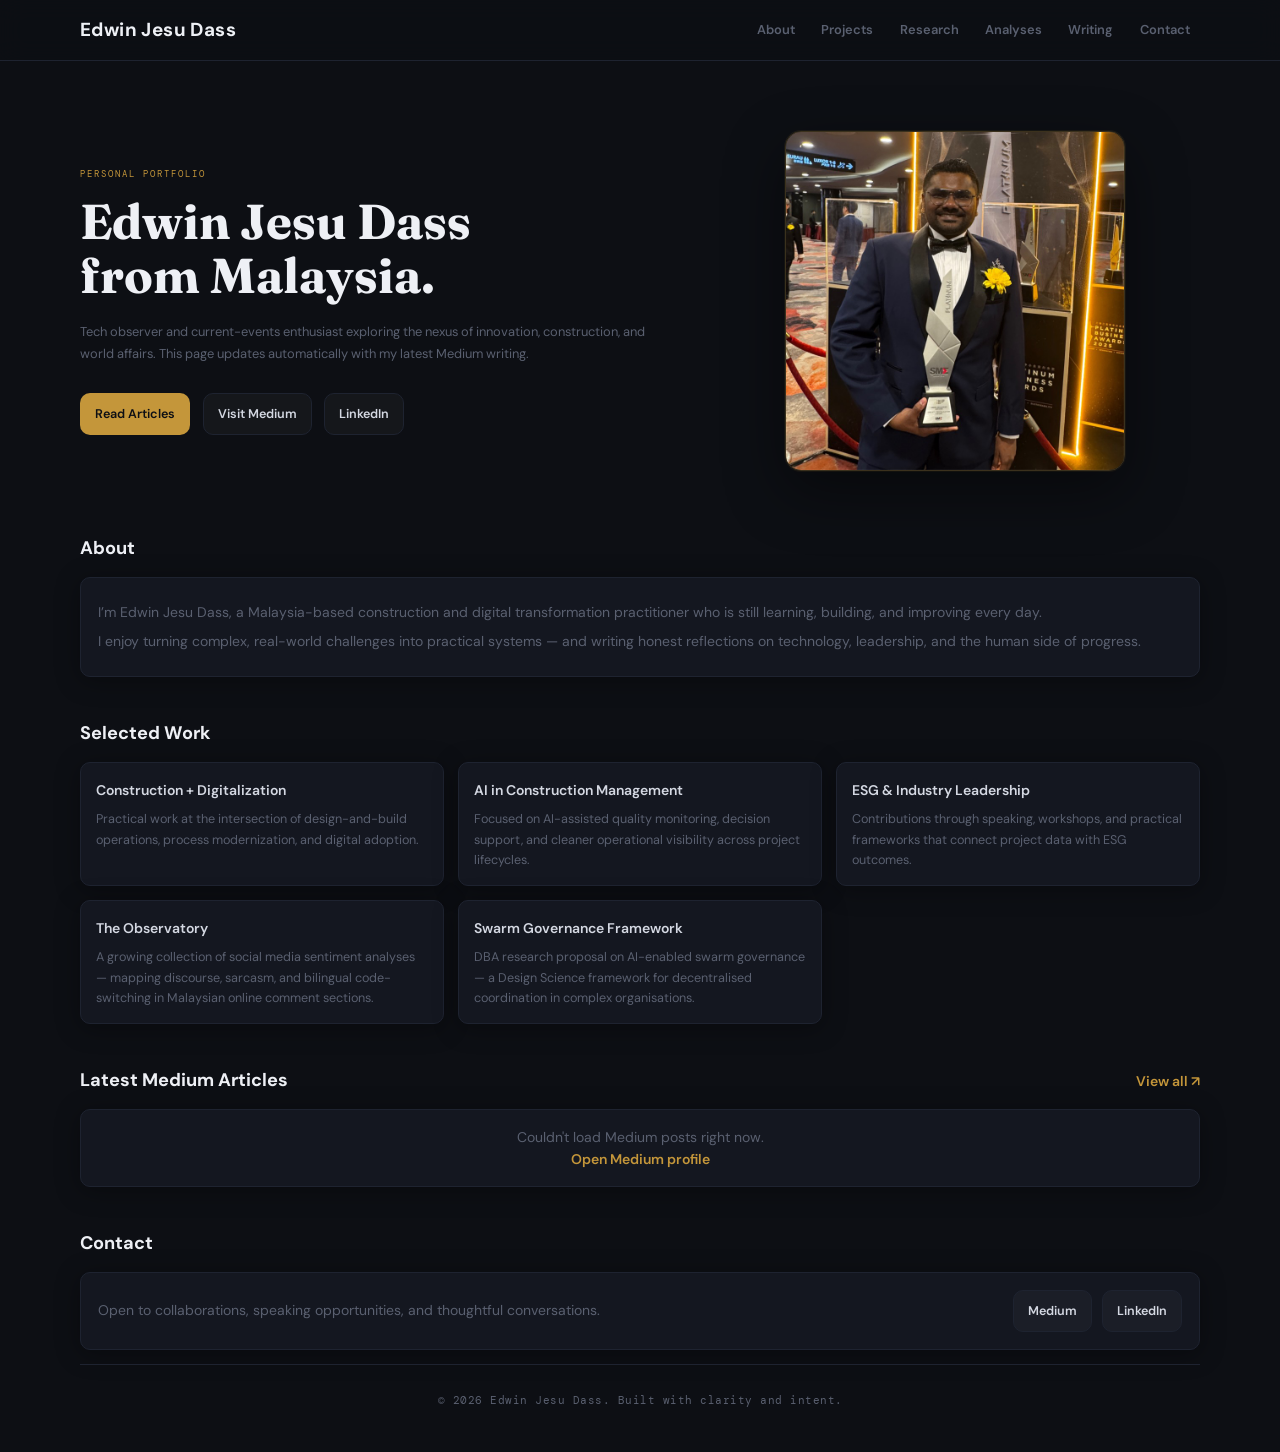
==== index.html @ 45b41deb "Add profile photo and update image reference" ====
<!DOCTYPE html>
<html lang="en">
  <head>
    <meta charset="UTF-8" />
    <meta name="viewport" content="width=device-width, initial-scale=1.0" />
    <title>Edwin Jesu Dass — Portfolio</title>
    <meta
      name="description"
      content="Edwin Jesu Dass from Malaysia — personal portfolio on construction, digital transformation, AI in construction management, and auto-updating Medium articles."
    />
    <meta name="robots" content="index,follow,max-image-preview:large,max-snippet:-1,max-video-preview:-1" />
    <meta name="author" content="Edwin Jesu Dass" />
    <meta name="theme-color" content="#0d0f14" />

    <meta property="og:type" content="website" />
    <meta property="og:title" content="Edwin Jesu Dass — Portfolio" />
    <meta
      property="og:description"
      content="Malaysia-based construction and digital transformation practitioner. Read the latest writing and explore selected work."
    />
    <meta property="og:image" content="https://edwinjd.com/og-image.svg" />
    <meta property="og:url" content="https://edwinjd.com/" />
    <meta property="og:locale" content="en_MY" />
    <meta property="og:site_name" content="Edwin Jesu Dass" />

    <meta name="twitter:card" content="summary_large_image" />
    <meta name="twitter:title" content="Edwin Jesu Dass — Portfolio" />
    <meta
      name="twitter:description"
      content="Portfolio and writing hub of Edwin Jesu Dass, with auto-updating Medium posts."
    />
    <meta name="twitter:image" content="https://edwinjd.com/og-image.svg" />

    <link rel="canonical" href="https://edwinjd.com/" />
    <link rel="alternate" type="application/rss+xml" title="Edwin Jesu Dass on Medium" href="https://medium.com/feed/@im_50316" />
    <link rel="me" href="https://medium.com/@im_50316" />
    <link rel="me" href="https://my.linkedin.com/in/edwin-jesu-dass-1754b8a6" />

    <link rel="preconnect" href="https://fonts.googleapis.com" />
    <link rel="preconnect" href="https://fonts.gstatic.com" crossorigin />
    <link
      href="https://fonts.googleapis.com/css2?family=DM+Mono:wght@400;500&family=Fraunces:ital,opsz,wght@0,9..144,300;0,9..144,700;1,9..144,400&family=DM+Sans:wght@300;400;500;600&display=swap"
      rel="stylesheet"
    />
    <link rel="stylesheet" href="styles.css" />

    <script type="application/ld+json">
      {
        "@context": "https://schema.org",
        "@type": "Person",
        "name": "Edwin Jesu Dass",
        "url": "https://edwinjd.com/",
        "description": "Malaysia-based construction and digital transformation practitioner, writer, and speaker.",
        "nationality": "Malaysian",
        "jobTitle": "Construction and Digital Transformation Practitioner",
        "knowsAbout": ["Construction Management", "Digital Transformation", "AI in Construction", "ESG", "Social Media Sentiment Analysis"],
        "sameAs": [
          "https://medium.com/@im_50316",
          "https://my.linkedin.com/in/edwin-jesu-dass-1754b8a6"
        ]
      }
    </script>
    <script type="application/ld+json">
      {
        "@context": "https://schema.org",
        "@type": "WebSite",
        "name": "Edwin Jesu Dass — Portfolio",
        "url": "https://edwinjd.com/",
        "description": "Personal portfolio and publishing platform of Edwin Jesu Dass.",
        "publisher": {
          "@type": "Person",
          "name": "Edwin Jesu Dass"
        }
      }
    </script>
  </head>
  <body>
    <header class="site-header">
      <div class="container header-inner">
        <a class="brand" href="#top">Edwin Jesu Dass</a>
        <nav>
          <a href="#about">About</a>
          <a href="#projects">Projects</a>
          <a href="swarm-governance.html">Research</a>
          <a href="analyses.html">Analyses</a>
          <a href="#writing">Writing</a>
          <a href="#contact">Contact</a>
        </nav>
      </div>
    </header>

    <main id="top">
      <section class="hero container">
        <div class="hero-layout">
          <div class="hero-text">
            <p class="eyebrow">Personal Portfolio</p>
            <h1>
              Edwin Jesu Dass <br />
              from Malaysia.
            </h1>
            <p class="hero-copy">
              Tech observer and current-events enthusiast exploring the nexus of innovation,
              construction, and world affairs. This page updates automatically with my latest
              Medium writing.
            </p>
            <div class="hero-cta">
              <a class="btn primary" href="#writing">Read Articles</a>
              <a class="btn ghost" href="https://medium.com/@im_50316" target="_blank" rel="noreferrer">Visit Medium</a>
              <a class="btn ghost" href="https://my.linkedin.com/in/edwin-jesu-dass-1754b8a6" target="_blank" rel="noreferrer">LinkedIn</a>
            </div>
          </div>
          <div class="hero-photo">
            <img src="profile.jpeg" alt="Edwin Jesu Dass" />
          </div>
        </div>
      </section>

      <section id="about" class="container section">
        <div class="section-head">
          <h2>About</h2>
        </div>
        <div class="glass">
          <p>
            I’m Edwin Jesu Dass, a Malaysia-based construction and digital transformation
            practitioner who is still learning, building, and improving every day.
          </p>
          <p>
            I enjoy turning complex, real-world challenges into practical systems — and
            writing honest reflections on technology, leadership, and the human side of progress.
          </p>
        </div>
      </section>

      <section id="projects" class="container section">
        <div class="section-head">
          <h2>Selected Work</h2>
        </div>
        <div class="project-grid">
          <article class="card">
            <h3>Construction + Digitalization</h3>
            <p>
              Practical work at the intersection of design-and-build operations,
              process modernization, and digital adoption.
            </p>
          </article>
          <article class="card">
            <h3>AI in Construction Management</h3>
            <p>
              Focused on AI-assisted quality monitoring, decision support, and cleaner
              operational visibility across project lifecycles.
            </p>
          </article>
          <article class="card">
            <h3>ESG & Industry Leadership</h3>
            <p>
              Contributions through speaking, workshops, and practical frameworks that
              connect project data with ESG outcomes.
            </p>
          </article>
          <article class="card">
            <h3><a href="analyses.html" style="text-decoration:none;color:inherit;">The Observatory</a></h3>
            <p>
              A growing collection of social media sentiment analyses — mapping discourse,
              sarcasm, and bilingual code-switching in Malaysian online comment sections.
            </p>
          </article>
          <article class="card">
            <h3><a href="swarm-governance.html" style="text-decoration:none;color:inherit;">Swarm Governance Framework</a></h3>
            <p>
              DBA research proposal on AI-enabled swarm governance — a Design Science
              framework for decentralised coordination in complex organisations.
            </p>
          </article>
        </div>
      </section>

      <section id="writing" class="container section">
        <div class="section-head row">
          <h2>Latest Medium Articles</h2>
          <a class="sub-link" href="https://medium.com/@im_50316" target="_blank" rel="noreferrer">View all ↗</a>
        </div>
        <div id="posts" class="post-grid" aria-live="polite">
          <div class="card loading">Loading latest posts…</div>
        </div>
      </section>

      <section id="contact" class="container section">
        <div class="section-head">
          <h2>Contact</h2>
        </div>
        <div class="glass contact-row">
          <p>Open to collaborations, speaking opportunities, and thoughtful conversations.</p>
          <div class="contact-links">
            <a class="btn ghost" href="https://medium.com/@im_50316" target="_blank" rel="noreferrer">Medium</a>
            <a class="btn ghost" href="https://my.linkedin.com/in/edwin-jesu-dass-1754b8a6" target="_blank" rel="noreferrer">LinkedIn</a>
          </div>
        </div>
      </section>
    </main>

    <footer class="container site-footer">
      <p>© <span id="year"></span> Edwin Jesu Dass. Built with clarity and intent.</p>
    </footer>

    <script src="script.js"></script>
  </body>
</html>
---- styles.css ----
@import url('https://fonts.googleapis.com/css2?family=DM+Mono:wght@400;500&family=Fraunces:ital,opsz,wght@0,9..144,300;0,9..144,700;1,9..144,400&family=DM+Sans:wght@300;400;500;600&display=swap');

:root {
  --bg: #0d0f14;
  --surface: #141720;
  --surface-strong: #1a1f2e;
  --text: #d4d8e2;
  --muted: #5a6070;
  --primary: #c4963a;
  --accent: #c4963a;
  --border: #1e2330;
  --shadow: 0 4px 24px rgba(0, 0, 0, 0.35);
}

* {
  box-sizing: border-box;
  margin: 0;
  padding: 0;
}

html,
body {
  font-family: "DM Sans", system-ui, -apple-system, Segoe UI, Roboto, sans-serif;
  background: var(--bg);
  color: var(--text);
  font-size: 14px;
  line-height: 1.6;
  scroll-behavior: smooth;
}

body {
  position: relative;
  min-height: 100vh;
  overflow-x: hidden;
}

.container {
  width: min(1120px, 92vw);
  margin-inline: auto;
}

.site-header,
main,
.site-footer {
  position: relative;
  z-index: 2;
}

.site-header {
  width: 100%;
  position: sticky;
  top: 0;
  z-index: 30;
  backdrop-filter: blur(12px);
  background: rgba(13, 15, 20, 0.92);
  border-bottom: 1px solid var(--border);
}

.header-inner {
  display: flex;
  justify-content: space-between;
  align-items: center;
  padding: 0.95rem 0;
}

.brand {
  text-decoration: none;
  color: #eef0f5;
  font-family: "DM Sans", sans-serif;
  font-weight: 700;
  font-size: clamp(1.05rem, 2.2vw, 1.35rem);
  letter-spacing: 0.4px;
  line-height: 1;
}

nav {
  display: flex;
  gap: 0.45rem;
  align-items: center;
}

nav a {
  color: var(--muted);
  text-decoration: none;
  font-size: 0.92rem;
  font-weight: 600;
  padding: 0.46rem 0.72rem;
  border-radius: 10px;
  transition: 0.2s ease;
}

nav a:hover {
  color: var(--text);
  background: rgba(255, 255, 255, 0.05);
}

.hero {
  padding: 5rem 0 2.5rem;
}

.hero-layout {
  display: grid;
  grid-template-columns: 1.2fr 1fr;
  gap: 3rem;
  align-items: center;
}

.hero-photo {
  display: flex;
  justify-content: center;
  align-items: center;
}

.hero-photo img {
  width: 100%;
  max-width: 340px;
  aspect-ratio: 1 / 1;
  object-fit: cover;
  object-position: center 20%;
  border-radius: 16px;
  border: 1px solid rgba(196, 150, 58, 0.25);
  box-shadow: 0 20px 60px rgba(0, 0, 0, 0.45), 0 0 0 1px rgba(196, 150, 58, 0.08);
  transition: transform 0.3s ease, box-shadow 0.3s ease;
}

.hero-photo img:hover {
  transform: translateY(-3px);
  box-shadow: 0 28px 72px rgba(0, 0, 0, 0.5), 0 0 0 1px rgba(196, 150, 58, 0.15);
}

.eyebrow {
  font-family: "DM Mono", monospace;
  color: var(--accent);
  text-transform: uppercase;
  letter-spacing: 2px;
  font-size: 0.65rem;
  margin-bottom: 1rem;
}

h1 {
  margin: 0;
  font-family: "Fraunces", serif;
  font-size: clamp(2rem, 5vw, 3.5rem);
  font-weight: 700;
  line-height: 1.1;
  color: #eef0f5;
}

.hero-copy {
  margin-top: 1.3rem;
  color: var(--muted);
  max-width: 70ch;
  line-height: 1.7;
  font-size: 0.92rem;
}

.hero-cta {
  display: flex;
  gap: 0.9rem;
  margin-top: 2rem;
  flex-wrap: wrap;
}

.btn {
  display: inline-flex;
  align-items: center;
  justify-content: center;
  border-radius: 10px;
  padding: 0.72rem 1rem;
  font-weight: 600;
  text-decoration: none;
  border: 1px solid transparent;
  transition: 0.2s ease;
  font-size: 0.9rem;
}

.btn.primary {
  background: var(--accent);
  color: #0d0f14;
}

.btn.primary:hover {
  transform: translateY(-1px);
  background: #d4a94a;
}

.btn.ghost {
  border-color: var(--border);
  color: var(--text);
  background: rgba(255, 255, 255, 0.03);
}

.btn.ghost:hover {
  border-color: var(--surface-strong);
  background: rgba(255, 255, 255, 0.06);
}

.section {
  padding: 2rem 0 1rem;
}

.section-head {
  margin-bottom: 1rem;
}

.section-head.row {
  display: flex;
  justify-content: space-between;
  align-items: baseline;
  gap: 1rem;
}

h2 {
  margin: 0;
  font-size: 1.3rem;
  font-family: "DM Sans", sans-serif;
  font-weight: 700;
  color: #eef0f5;
}

.glass,
.card {
  background: var(--surface);
  border: 1px solid var(--border);
  border-radius: 10px;
  box-shadow: var(--shadow);
}

.glass {
  padding: 1.2rem;
}

.glass p {
  margin: 0.4rem 0;
  color: var(--muted);
  line-height: 1.7;
}

.project-grid,
.post-grid {
  display: grid;
  grid-template-columns: repeat(3, 1fr);
  gap: 1rem;
}

.card {
  padding: 1.1rem;
}

.card h3 {
  margin-top: 0;
  margin-bottom: 0.6rem;
  font-size: 1rem;
  font-weight: 600;
}

.card p {
  margin: 0;
  color: var(--muted);
  line-height: 1.6;
  font-size: 0.9rem;
}

.post-card a {
  text-decoration: none;
  color: var(--text);
}

.post-meta {
  margin-top: 0.7rem;
  font-size: 0.78rem;
  color: var(--muted);
  font-family: "DM Mono", monospace;
}

.loading {
  grid-column: span 3;
  text-align: center;
  color: var(--muted);
}

.sub-link {
  color: var(--accent);
  text-decoration: none;
  font-weight: 600;
}

.contact-row {
  display: flex;
  justify-content: space-between;
  align-items: center;
  gap: 1rem;
  flex-wrap: wrap;
}

.contact-links {
  display: flex;
  gap: 0.7rem;
}

.site-footer {
  padding: 2rem 0 3rem;
  color: var(--muted);
  font-size: 0.75rem;
  text-align: center;
  font-family: "DM Mono", monospace;
  letter-spacing: 0.5px;
  border-top: 1px solid var(--border);
}

@media (max-width: 900px) {
  .project-grid,
  .post-grid {
    grid-template-columns: repeat(2, 1fr);
  }

  .loading {
    grid-column: span 2;
  }
}

@media (max-width: 900px) {
  .hero-layout {
    grid-template-columns: 1fr;
    gap: 2rem;
    text-align: center;
  }

  .hero-photo img {
    max-width: 260px;
  }

  .hero-text {
    order: 2;
  }

  .hero-photo {
    order: 1;
  }

  .hero-cta {
    justify-content: center;
  }
}

@media (max-width: 640px) {
  nav {
    display: none;
  }

  .hero {
    padding-top: 3.5rem;
  }

  .hero-photo img {
    max-width: 200px;
    border-radius: 12px;
  }

  .project-grid,
  .post-grid {
    grid-template-columns: 1fr;
  }

  .loading {
    grid-column: span 1;
  }
}
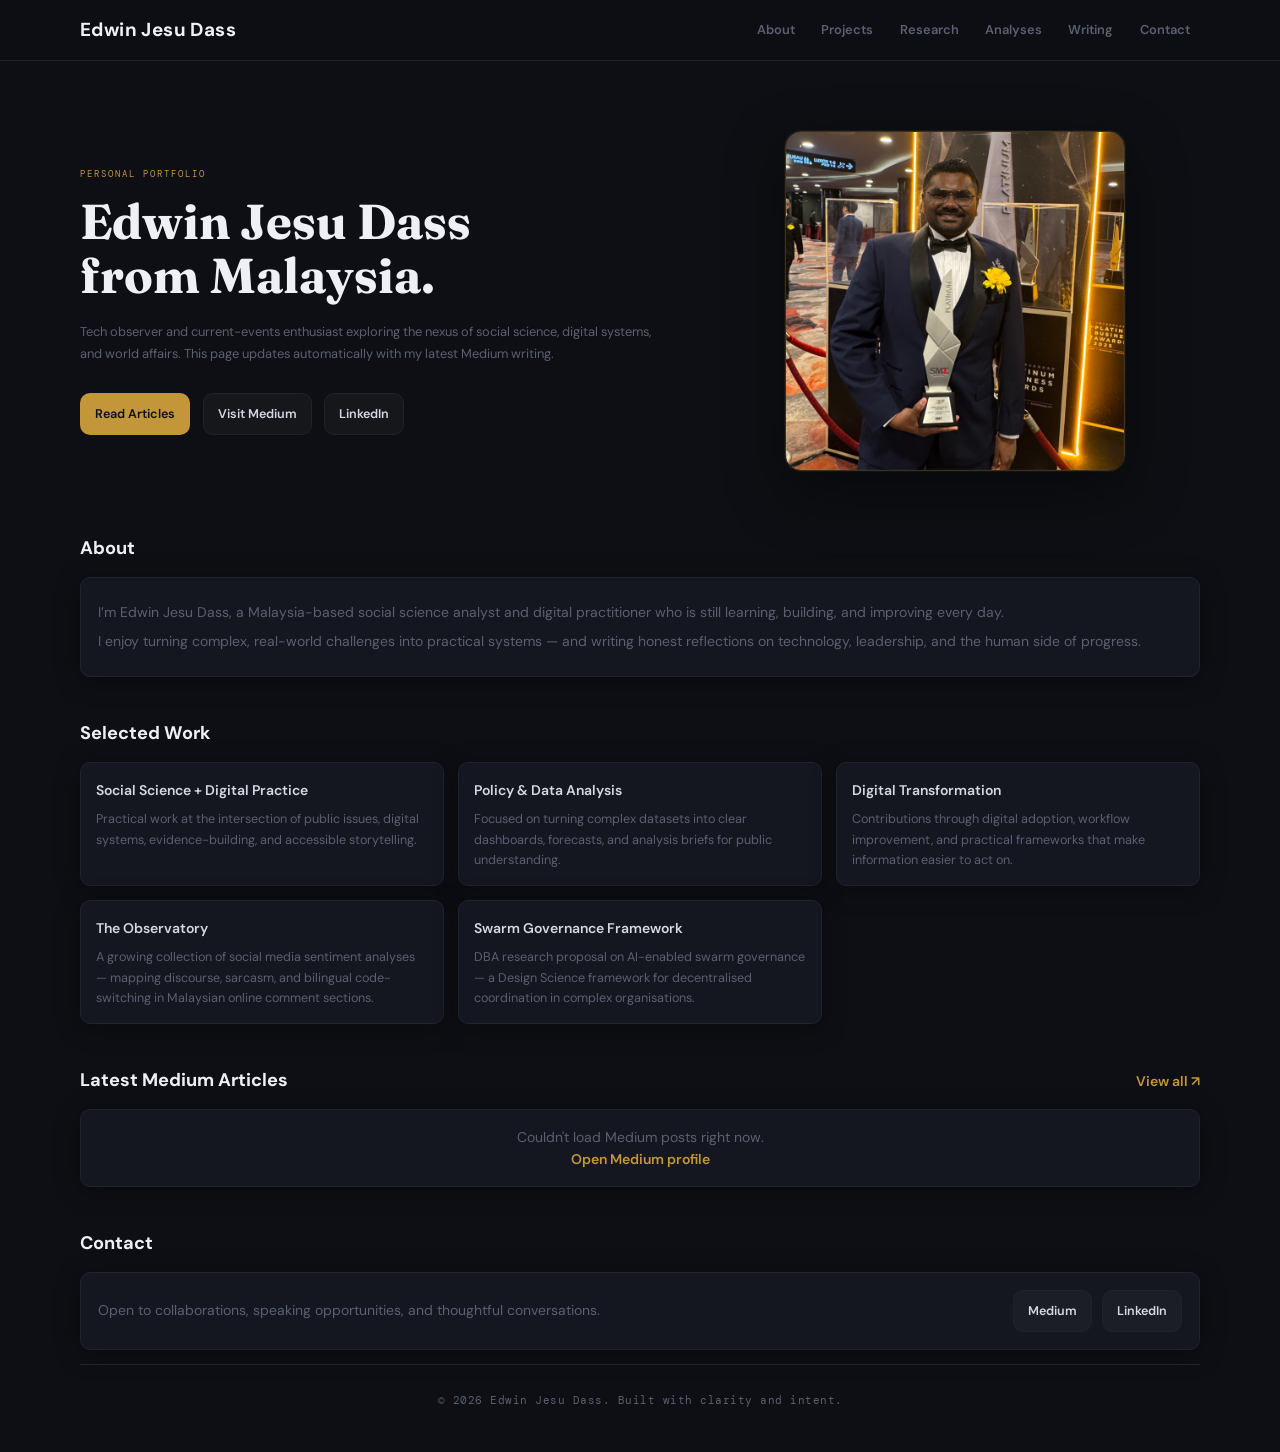
==== commit e662a3ab: "Refocus portfolio on social science and digital practice" ====
--- a/index.html
+++ b/index.html
@@ -6,7 +6,7 @@
     <title>Edwin Jesu Dass — Portfolio</title>
     <meta
       name="description"
-      content="Edwin Jesu Dass from Malaysia — personal portfolio on construction, digital transformation, AI in construction management, and auto-updating Medium articles."
+      content="Edwin Jesu Dass from Malaysia — personal portfolio on social science analysis, digital practice, public-policy research, and auto-updating Medium articles."
     />
     <meta name="robots" content="index,follow,max-image-preview:large,max-snippet:-1,max-video-preview:-1" />
     <meta name="author" content="Edwin Jesu Dass" />
@@ -16,7 +16,7 @@
     <meta property="og:title" content="Edwin Jesu Dass — Portfolio" />
     <meta
       property="og:description"
-      content="Malaysia-based construction and digital transformation practitioner. Read the latest writing and explore selected work."
+      content="Malaysia-based social science analyst and digital practitioner. Read the latest writing and explore selected work."
     />
     <meta property="og:image" content="https://edwinjd.com/og-image.svg" />
     <meta property="og:url" content="https://edwinjd.com/" />
@@ -50,10 +50,10 @@
         "@type": "Person",
         "name": "Edwin Jesu Dass",
         "url": "https://edwinjd.com/",
-        "description": "Malaysia-based construction and digital transformation practitioner, writer, and speaker.",
+        "description": "Malaysia-based social science analyst, digital practitioner, writer, and speaker.",
         "nationality": "Malaysian",
-        "jobTitle": "Construction and Digital Transformation Practitioner",
-        "knowsAbout": ["Construction Management", "Digital Transformation", "AI in Construction", "ESG", "Social Media Sentiment Analysis"],
+        "jobTitle": "Social Science Analyst and Digital Practitioner",
+        "knowsAbout": ["Social Science Analysis", "Digital Transformation", "Public Policy", "Data Visualisation", "Social Media Sentiment Analysis"],
         "sameAs": [
           "https://medium.com/@im_50316",
           "https://my.linkedin.com/in/edwin-jesu-dass-1754b8a6"
@@ -86,6 +86,11 @@
           <a href="#writing">Writing</a>
           <a href="#contact">Contact</a>
         </nav>
+        <button class="hamburger" aria-label="Menu" aria-expanded="false">
+          <span></span>
+          <span></span>
+          <span></span>
+        </button>
       </div>
     </header>
 
@@ -99,8 +104,8 @@
               from Malaysia.
             </h1>
             <p class="hero-copy">
-              Tech observer and current-events enthusiast exploring the nexus of innovation,
-              construction, and world affairs. This page updates automatically with my latest
+              Tech observer and current-events enthusiast exploring the nexus of social science,
+              digital systems, and world affairs. This page updates automatically with my latest
               Medium writing.
             </p>
             <div class="hero-cta">
@@ -121,7 +126,7 @@
         </div>
         <div class="glass">
           <p>
-            I’m Edwin Jesu Dass, a Malaysia-based construction and digital transformation
+            I’m Edwin Jesu Dass, a Malaysia-based social science analyst and digital
             practitioner who is still learning, building, and improving every day.
           </p>
           <p>
@@ -137,24 +142,24 @@
         </div>
         <div class="project-grid">
           <article class="card">
-            <h3>Construction + Digitalization</h3>
-            <p>
-              Practical work at the intersection of design-and-build operations,
-              process modernization, and digital adoption.
-            </p>
-          </article>
-          <article class="card">
-            <h3>AI in Construction Management</h3>
-            <p>
-              Focused on AI-assisted quality monitoring, decision support, and cleaner
-              operational visibility across project lifecycles.
-            </p>
-          </article>
-          <article class="card">
-            <h3>ESG & Industry Leadership</h3>
-            <p>
-              Contributions through speaking, workshops, and practical frameworks that
-              connect project data with ESG outcomes.
+            <h3>Social Science + Digital Practice</h3>
+            <p>
+              Practical work at the intersection of public issues, digital systems,
+              evidence-building, and accessible storytelling.
+            </p>
+          </article>
+          <article class="card">
+            <h3>Policy & Data Analysis</h3>
+            <p>
+              Focused on turning complex datasets into clear dashboards, forecasts,
+              and analysis briefs for public understanding.
+            </p>
+          </article>
+          <article class="card">
+            <h3>Digital Transformation</h3>
+            <p>
+              Contributions through digital adoption, workflow improvement, and practical
+              frameworks that make information easier to act on.
             </p>
           </article>
           <article class="card">
@@ -203,5 +208,24 @@
     </footer>
 
     <script src="script.js"></script>
+    <script>
+      (function() {
+        const btn = document.querySelector('.hamburger');
+        const nav = document.querySelector('nav');
+        if (!btn || !nav) return;
+        btn.addEventListener('click', function() {
+          const open = nav.classList.toggle('open');
+          btn.classList.toggle('active', open);
+          btn.setAttribute('aria-expanded', open);
+        });
+        nav.querySelectorAll('a').forEach(function(link) {
+          link.addEventListener('click', function() {
+            nav.classList.remove('open');
+            btn.classList.remove('active');
+            btn.setAttribute('aria-expanded', 'false');
+          });
+        });
+      })();
+    </script>
   </body>
 </html>
--- a/styles.css
+++ b/styles.css
@@ -94,6 +94,39 @@
   background: rgba(255, 255, 255, 0.05);
 }
 
+/* Mobile hamburger */
+.hamburger {
+  display: none;
+  flex-direction: column;
+  gap: 5px;
+  background: none;
+  border: none;
+  cursor: pointer;
+  padding: 6px;
+  z-index: 31;
+}
+
+.hamburger span {
+  display: block;
+  width: 22px;
+  height: 2px;
+  background: var(--text);
+  border-radius: 2px;
+  transition: 0.25s ease;
+}
+
+.hamburger.active span:nth-child(1) {
+  transform: translateY(7px) rotate(45deg);
+}
+
+.hamburger.active span:nth-child(2) {
+  opacity: 0;
+}
+
+.hamburger.active span:nth-child(3) {
+  transform: translateY(-7px) rotate(-45deg);
+}
+
 .hero {
   padding: 5rem 0 2.5rem;
 }
@@ -343,11 +376,46 @@
   }
 }
 
+@media (max-width: 900px) {
+  .hamburger {
+    display: flex;
+  }
+
+  nav {
+    position: absolute;
+    top: 100%;
+    left: 0;
+    right: 0;
+    background: rgba(13, 15, 20, 0.98);
+    border-bottom: 1px solid var(--border);
+    flex-direction: column;
+    align-items: stretch;
+    padding: 0.6rem 1rem 1rem;
+    gap: 0.15rem;
+    opacity: 0;
+    transform: translateY(-8px);
+    pointer-events: none;
+    transition: opacity 0.25s ease, transform 0.25s ease;
+  }
+
+  nav.open {
+    opacity: 1;
+    transform: translateY(0);
+    pointer-events: all;
+  }
+
+  nav a {
+    padding: 0.7rem 0.5rem;
+    border-radius: 8px;
+    font-size: 1rem;
+  }
+
+  .site-header {
+    position: relative;
+  }
+}
+
 @media (max-width: 640px) {
-  nav {
-    display: none;
-  }
-
   .hero {
     padding-top: 3.5rem;
   }
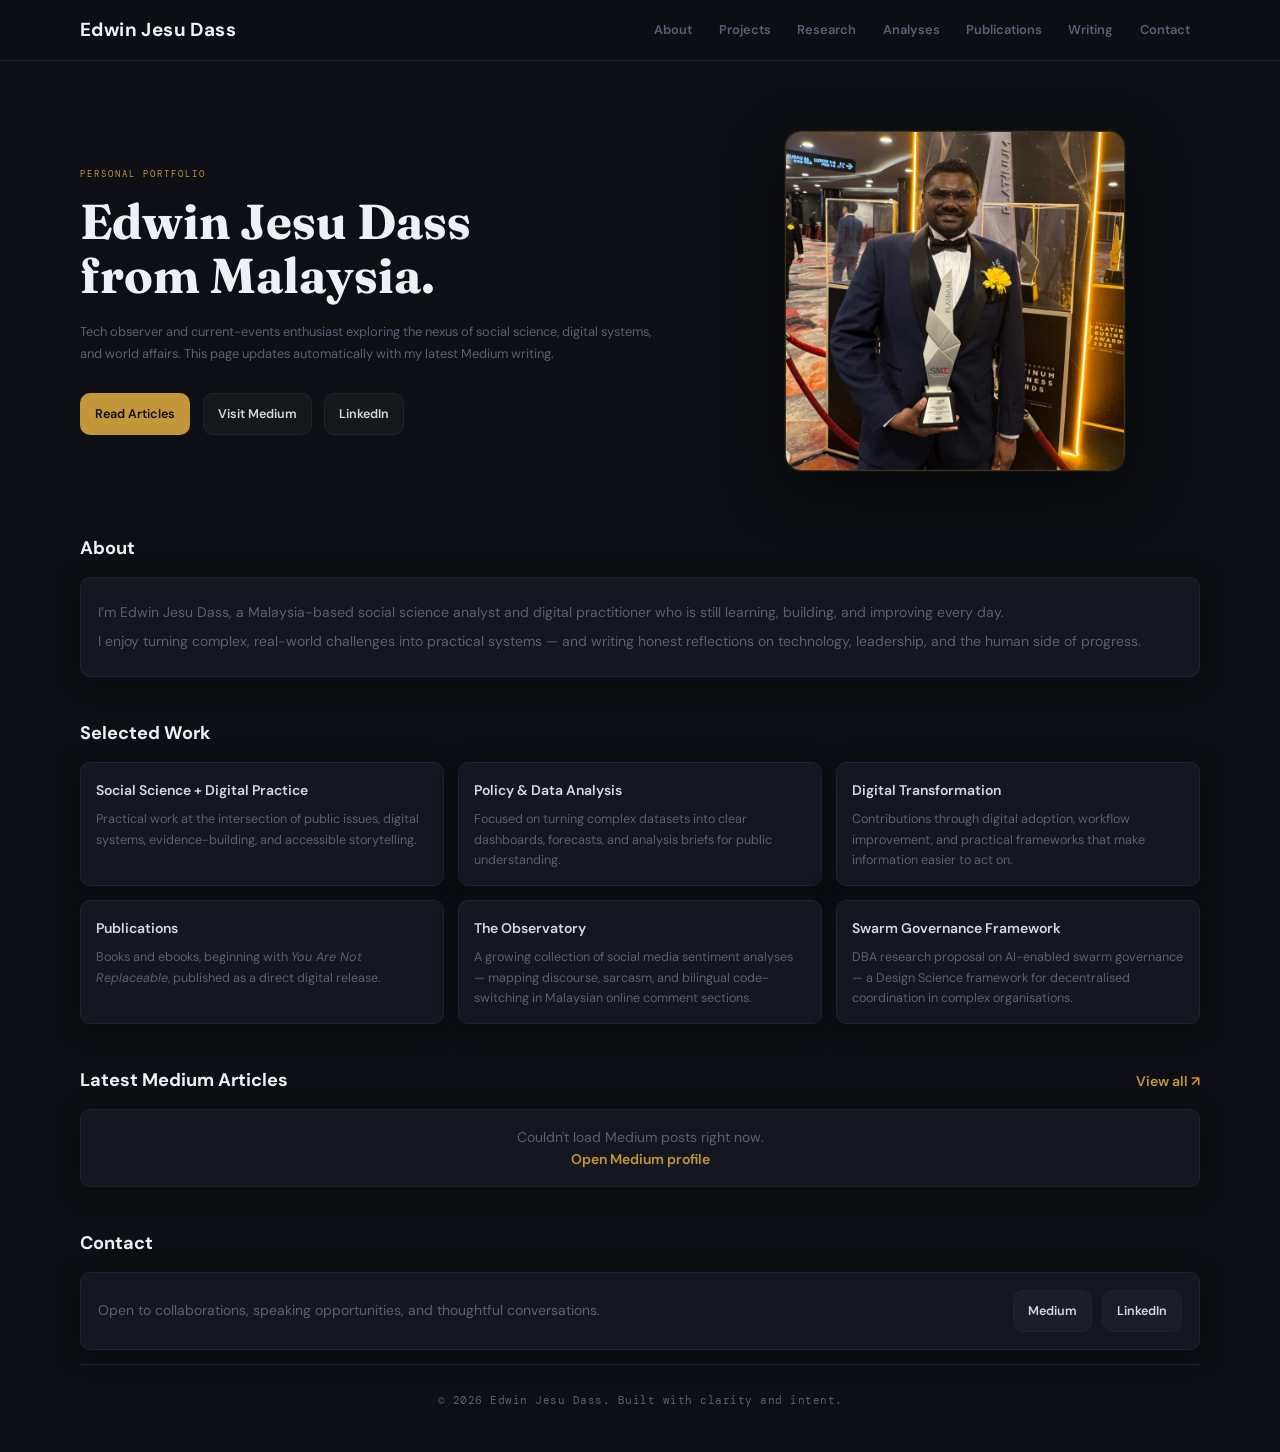
==== commit 78a3be97: "Add publications page with ebook" ====
--- a/index.html
+++ b/index.html
@@ -83,6 +83,7 @@
           <a href="#projects">Projects</a>
           <a href="swarm-governance.html">Research</a>
           <a href="analyses.html">Analyses</a>
+          <a href="publications.html">Publications</a>
           <a href="#writing">Writing</a>
           <a href="#contact">Contact</a>
         </nav>
@@ -160,6 +161,13 @@
             <p>
               Contributions through digital adoption, workflow improvement, and practical
               frameworks that make information easier to act on.
+            </p>
+          </article>
+          <article class="card">
+            <h3><a href="publications.html" style="text-decoration:none;color:inherit;">Publications</a></h3>
+            <p>
+              Books and ebooks, beginning with <em>You Are Not Replaceable</em>,
+              published as a direct digital release.
             </p>
           </article>
           <article class="card">
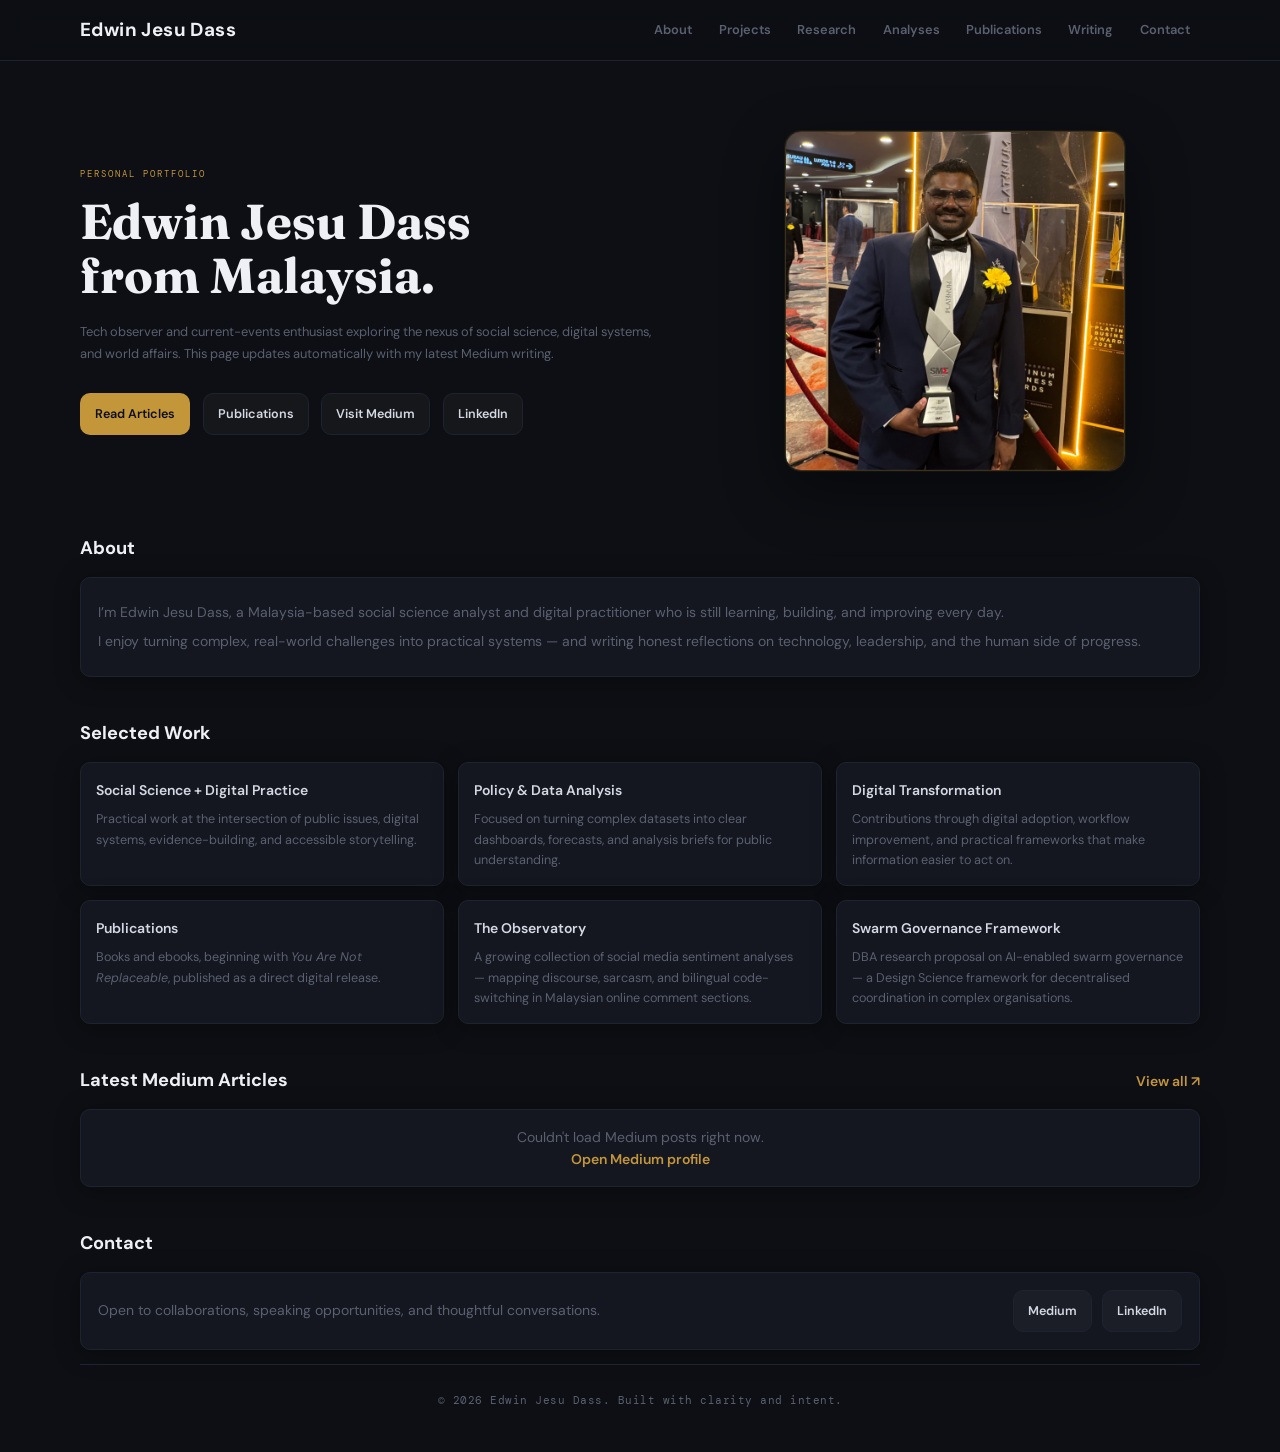
==== commit 86544b5c: "Highlight publications on homepage" ====
--- a/index.html
+++ b/index.html
@@ -111,6 +111,7 @@
             </p>
             <div class="hero-cta">
               <a class="btn primary" href="#writing">Read Articles</a>
+              <a class="btn ghost" href="publications.html">Publications</a>
               <a class="btn ghost" href="https://medium.com/@im_50316" target="_blank" rel="noreferrer">Visit Medium</a>
               <a class="btn ghost" href="https://my.linkedin.com/in/edwin-jesu-dass-1754b8a6" target="_blank" rel="noreferrer">LinkedIn</a>
             </div>
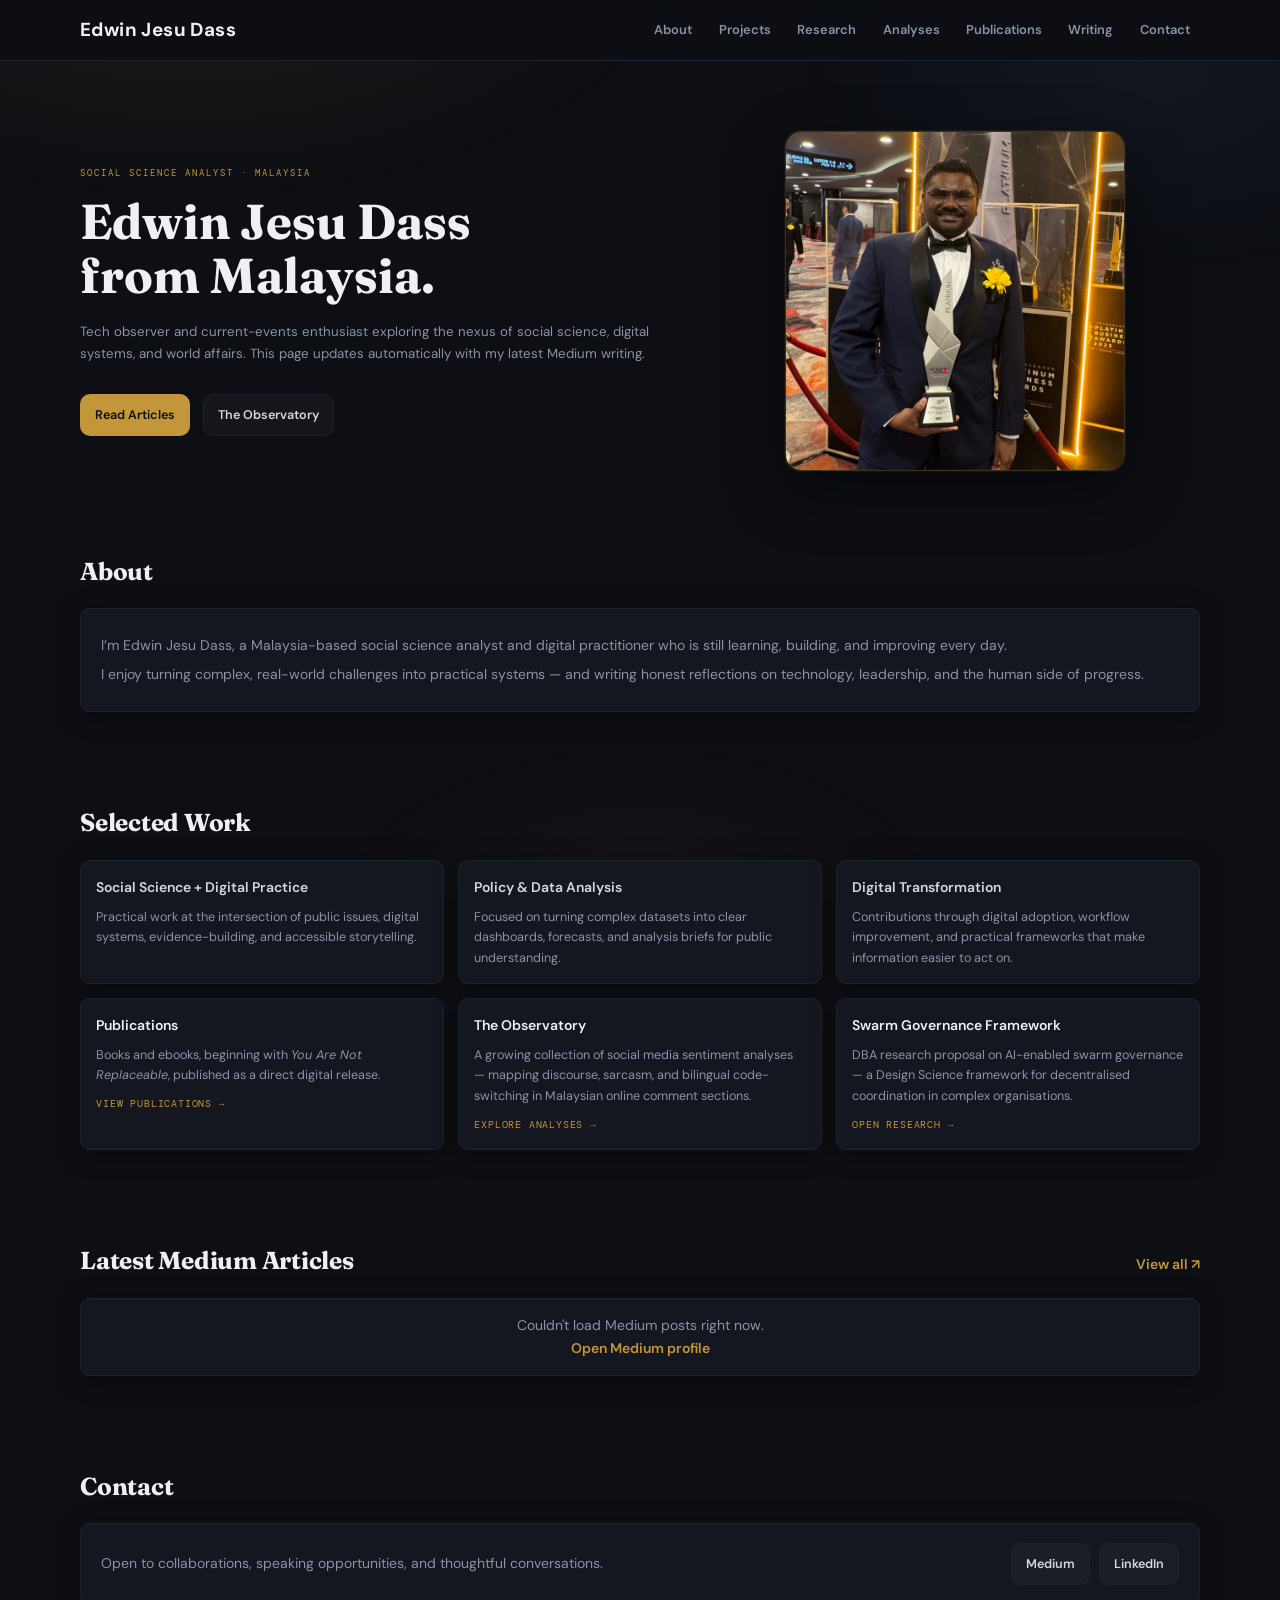
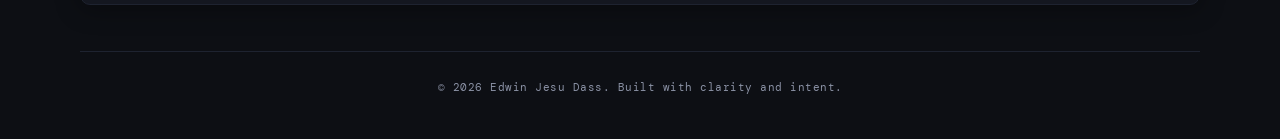
==== commit fcb98300: "Refresh homepage UI and shared design system Strengthen editorial chrome with design tokens, atmosph" ====
--- a/index.html
+++ b/index.html
@@ -39,7 +39,7 @@
     <link rel="preconnect" href="https://fonts.googleapis.com" />
     <link rel="preconnect" href="https://fonts.gstatic.com" crossorigin />
     <link
-      href="https://fonts.googleapis.com/css2?family=DM+Mono:wght@400;500&family=Fraunces:ital,opsz,wght@0,9..144,300;0,9..144,700;1,9..144,400&family=DM+Sans:wght@300;400;500;600&display=swap"
+      href="https://fonts.googleapis.com/css2?family=DM+Mono:wght@400;500&family=Fraunces:ital,opsz,wght@0,9..144,300;0,9..144,700;1,9..144,400&family=DM+Sans:wght@300;400;500;600;700&display=swap"
       rel="stylesheet"
     />
     <link rel="stylesheet" href="styles.css" />
@@ -75,10 +75,11 @@
     </script>
   </head>
   <body>
+    <a class="skip-link" href="#main">Skip to content</a>
     <header class="site-header">
       <div class="container header-inner">
         <a class="brand" href="#top">Edwin Jesu Dass</a>
-        <nav>
+        <nav id="site-nav">
           <a href="#about">About</a>
           <a href="#projects">Projects</a>
           <a href="swarm-governance.html">Research</a>
@@ -87,7 +88,7 @@
           <a href="#writing">Writing</a>
           <a href="#contact">Contact</a>
         </nav>
-        <button class="hamburger" aria-label="Menu" aria-expanded="false">
+        <button class="hamburger" aria-label="Menu" aria-expanded="false" aria-controls="site-nav">
           <span></span>
           <span></span>
           <span></span>
@@ -95,11 +96,11 @@
       </div>
     </header>
 
-    <main id="top">
-      <section class="hero container">
+    <main id="main">
+      <section id="top" class="hero container">
         <div class="hero-layout">
-          <div class="hero-text">
-            <p class="eyebrow">Personal Portfolio</p>
+          <div class="hero-text reveal">
+            <p class="eyebrow">Social Science Analyst · Malaysia</p>
             <h1>
               Edwin Jesu Dass <br />
               from Malaysia.
@@ -111,22 +112,20 @@
             </p>
             <div class="hero-cta">
               <a class="btn primary" href="#writing">Read Articles</a>
-              <a class="btn ghost" href="publications.html">Publications</a>
-              <a class="btn ghost" href="https://medium.com/@im_50316" target="_blank" rel="noreferrer">Visit Medium</a>
-              <a class="btn ghost" href="https://my.linkedin.com/in/edwin-jesu-dass-1754b8a6" target="_blank" rel="noreferrer">LinkedIn</a>
+              <a class="btn ghost" href="analyses.html">The Observatory</a>
             </div>
           </div>
-          <div class="hero-photo">
+          <div class="hero-photo reveal">
             <img src="profile.jpeg" alt="Edwin Jesu Dass" />
           </div>
         </div>
       </section>
 
       <section id="about" class="container section">
-        <div class="section-head">
+        <div class="section-head reveal">
           <h2>About</h2>
         </div>
-        <div class="glass">
+        <div class="glass reveal">
           <p>
             I’m Edwin Jesu Dass, a Malaysia-based social science analyst and digital
             practitioner who is still learning, building, and improving every day.
@@ -139,59 +138,62 @@
       </section>
 
       <section id="projects" class="container section">
-        <div class="section-head">
+        <div class="section-head reveal">
           <h2>Selected Work</h2>
         </div>
         <div class="project-grid">
-          <article class="card">
+          <article class="card card-static reveal reveal-delay-1">
             <h3>Social Science + Digital Practice</h3>
             <p>
               Practical work at the intersection of public issues, digital systems,
               evidence-building, and accessible storytelling.
             </p>
           </article>
-          <article class="card">
+          <article class="card card-static reveal reveal-delay-2">
             <h3>Policy & Data Analysis</h3>
             <p>
               Focused on turning complex datasets into clear dashboards, forecasts,
               and analysis briefs for public understanding.
             </p>
           </article>
-          <article class="card">
+          <article class="card card-static reveal reveal-delay-3">
             <h3>Digital Transformation</h3>
             <p>
               Contributions through digital adoption, workflow improvement, and practical
               frameworks that make information easier to act on.
             </p>
           </article>
-          <article class="card">
-            <h3><a href="publications.html" style="text-decoration:none;color:inherit;">Publications</a></h3>
+          <a class="card card-link reveal reveal-delay-4" href="publications.html">
+            <h3>Publications</h3>
             <p>
               Books and ebooks, beginning with <em>You Are Not Replaceable</em>,
               published as a direct digital release.
             </p>
-          </article>
-          <article class="card">
-            <h3><a href="analyses.html" style="text-decoration:none;color:inherit;">The Observatory</a></h3>
+            <span class="card-cta">View publications →</span>
+          </a>
+          <a class="card card-link reveal reveal-delay-5" href="analyses.html">
+            <h3>The Observatory</h3>
             <p>
               A growing collection of social media sentiment analyses — mapping discourse,
               sarcasm, and bilingual code-switching in Malaysian online comment sections.
             </p>
-          </article>
-          <article class="card">
-            <h3><a href="swarm-governance.html" style="text-decoration:none;color:inherit;">Swarm Governance Framework</a></h3>
+            <span class="card-cta">Explore analyses →</span>
+          </a>
+          <a class="card card-link reveal reveal-delay-6" href="swarm-governance.html">
+            <h3>Swarm Governance Framework</h3>
             <p>
               DBA research proposal on AI-enabled swarm governance — a Design Science
               framework for decentralised coordination in complex organisations.
             </p>
-          </article>
+            <span class="card-cta">Open research →</span>
+          </a>
         </div>
       </section>
 
       <section id="writing" class="container section">
-        <div class="section-head row">
+        <div class="section-head row reveal">
           <h2>Latest Medium Articles</h2>
-          <a class="sub-link" href="https://medium.com/@im_50316" target="_blank" rel="noreferrer">View all ↗</a>
+          <a class="sub-link" href="https://medium.com/@im_50316" target="_blank" rel="noopener noreferrer">View all ↗</a>
         </div>
         <div id="posts" class="post-grid" aria-live="polite">
           <div class="card loading">Loading latest posts…</div>
@@ -199,14 +201,14 @@
       </section>
 
       <section id="contact" class="container section">
-        <div class="section-head">
+        <div class="section-head reveal">
           <h2>Contact</h2>
         </div>
-        <div class="glass contact-row">
+        <div class="glass contact-row reveal">
           <p>Open to collaborations, speaking opportunities, and thoughtful conversations.</p>
           <div class="contact-links">
-            <a class="btn ghost" href="https://medium.com/@im_50316" target="_blank" rel="noreferrer">Medium</a>
-            <a class="btn ghost" href="https://my.linkedin.com/in/edwin-jesu-dass-1754b8a6" target="_blank" rel="noreferrer">LinkedIn</a>
+            <a class="btn ghost" href="https://medium.com/@im_50316" target="_blank" rel="noopener noreferrer">Medium</a>
+            <a class="btn ghost" href="https://my.linkedin.com/in/edwin-jesu-dass-1754b8a6" target="_blank" rel="noopener noreferrer">LinkedIn</a>
           </div>
         </div>
       </section>
@@ -220,7 +222,7 @@
     <script>
       (function() {
         const btn = document.querySelector('.hamburger');
-        const nav = document.querySelector('nav');
+        const nav = document.getElementById('site-nav') || document.querySelector('nav');
         if (!btn || !nav) return;
         btn.addEventListener('click', function() {
           const open = nav.classList.toggle('open');
--- a/styles.css
+++ b/styles.css
@@ -1,15 +1,19 @@
-@import url('https://fonts.googleapis.com/css2?family=DM+Mono:wght@400;500&family=Fraunces:ital,opsz,wght@0,9..144,300;0,9..144,700;1,9..144,400&family=DM+Sans:wght@300;400;500;600&display=swap');
+@import url('https://fonts.googleapis.com/css2?family=DM+Mono:wght@400;500&family=Fraunces:ital,opsz,wght@0,9..144,300;0,9..144,700;1,9..144,400&family=DM+Sans:wght@300;400;500;600;700&display=swap');
 
 :root {
   --bg: #0d0f14;
   --surface: #141720;
   --surface-strong: #1a1f2e;
   --text: #d4d8e2;
-  --muted: #5a6070;
+  --muted: #8b92a5;
   --primary: #c4963a;
   --accent: #c4963a;
   --border: #1e2330;
   --shadow: 0 4px 24px rgba(0, 0, 0, 0.35);
+  --radius: 10px;
+  --radius-lg: 16px;
+  --section-y: 3.25rem;
+  --focus-ring: 0 0 0 2px var(--bg), 0 0 0 4px rgba(196, 150, 58, 0.65);
 }
 
 * {
@@ -34,6 +38,18 @@
   overflow-x: hidden;
 }
 
+body::before {
+  content: "";
+  position: fixed;
+  inset: 0;
+  z-index: 0;
+  pointer-events: none;
+  background:
+    radial-gradient(ellipse 70% 50% at 15% -5%, rgba(196, 150, 58, 0.09), transparent 55%),
+    radial-gradient(ellipse 55% 45% at 90% 8%, rgba(80, 110, 180, 0.07), transparent 50%),
+    radial-gradient(ellipse 40% 30% at 50% 100%, rgba(196, 150, 58, 0.04), transparent 60%);
+}
+
 .container {
   width: min(1120px, 92vw);
   margin-inline: auto;
@@ -44,6 +60,27 @@
 .site-footer {
   position: relative;
   z-index: 2;
+}
+
+/* Skip link */
+.skip-link {
+  position: absolute;
+  top: -100px;
+  left: 1rem;
+  z-index: 100;
+  padding: 0.65rem 1rem;
+  background: var(--accent);
+  color: #0d0f14;
+  font-weight: 700;
+  text-decoration: none;
+  border-radius: var(--radius);
+  transition: top 0.2s ease;
+}
+
+.skip-link:focus {
+  top: 0.75rem;
+  outline: none;
+  box-shadow: var(--focus-ring);
 }
 
 .site-header {
@@ -85,13 +122,27 @@
   font-size: 0.92rem;
   font-weight: 600;
   padding: 0.46rem 0.72rem;
-  border-radius: 10px;
+  border-radius: var(--radius);
   transition: 0.2s ease;
 }
 
 nav a:hover {
   color: var(--text);
   background: rgba(255, 255, 255, 0.05);
+}
+
+nav a[aria-current="page"] {
+  color: var(--text);
+  background: rgba(196, 150, 58, 0.12);
+}
+
+/* Focus-visible for interactive elements */
+a:focus-visible,
+button:focus-visible,
+.btn:focus-visible,
+.hamburger:focus-visible {
+  outline: none;
+  box-shadow: var(--focus-ring);
 }
 
 /* Mobile hamburger */
@@ -104,6 +155,7 @@
   cursor: pointer;
   padding: 6px;
   z-index: 31;
+  border-radius: 6px;
 }
 
 .hamburger span {
@@ -150,7 +202,7 @@
   aspect-ratio: 1 / 1;
   object-fit: cover;
   object-position: center 20%;
-  border-radius: 16px;
+  border-radius: var(--radius-lg);
   border: 1px solid rgba(196, 150, 58, 0.25);
   box-shadow: 0 20px 60px rgba(0, 0, 0, 0.45), 0 0 0 1px rgba(196, 150, 58, 0.08);
   transition: transform 0.3s ease, box-shadow 0.3s ease;
@@ -184,7 +236,7 @@
   color: var(--muted);
   max-width: 70ch;
   line-height: 1.7;
-  font-size: 0.92rem;
+  font-size: 0.95rem;
 }
 
 .hero-cta {
@@ -198,7 +250,7 @@
   display: inline-flex;
   align-items: center;
   justify-content: center;
-  border-radius: 10px;
+  border-radius: var(--radius);
   padding: 0.72rem 1rem;
   font-weight: 600;
   text-decoration: none;
@@ -224,16 +276,16 @@
 }
 
 .btn.ghost:hover {
-  border-color: var(--surface-strong);
+  border-color: rgba(196, 150, 58, 0.35);
   background: rgba(255, 255, 255, 0.06);
 }
 
 .section {
-  padding: 2rem 0 1rem;
+  padding: var(--section-y) 0;
 }
 
 .section-head {
-  margin-bottom: 1rem;
+  margin-bottom: 1.25rem;
 }
 
 .section-head.row {
@@ -245,22 +297,23 @@
 
 h2 {
   margin: 0;
-  font-size: 1.3rem;
-  font-family: "DM Sans", sans-serif;
+  font-size: clamp(1.35rem, 2.5vw, 1.75rem);
+  font-family: "Fraunces", serif;
   font-weight: 700;
   color: #eef0f5;
+  letter-spacing: -0.01em;
 }
 
 .glass,
 .card {
   background: var(--surface);
   border: 1px solid var(--border);
-  border-radius: 10px;
+  border-radius: var(--radius);
   box-shadow: var(--shadow);
 }
 
 .glass {
-  padding: 1.2rem;
+  padding: 1.35rem 1.4rem;
 }
 
 .glass p {
@@ -278,6 +331,13 @@
 
 .card {
   padding: 1.1rem;
+  transition: transform 0.25s ease, border-color 0.25s ease, box-shadow 0.25s ease;
+}
+
+.card:hover {
+  transform: translateY(-3px);
+  border-color: rgba(196, 150, 58, 0.3);
+  box-shadow: 0 8px 32px rgba(0, 0, 0, 0.4);
 }
 
 .card h3 {
@@ -294,9 +354,48 @@
   font-size: 0.9rem;
 }
 
+/* Fully clickable destination cards */
+a.card-link {
+  text-decoration: none;
+  color: inherit;
+  display: block;
+}
+
+a.card-link h3 {
+  color: #eef0f5;
+}
+
+a.card-link:hover {
+  border-color: rgba(196, 150, 58, 0.45);
+}
+
+a.card-link .card-cta {
+  display: inline-block;
+  margin-top: 0.85rem;
+  font-family: "DM Mono", monospace;
+  font-size: 0.68rem;
+  letter-spacing: 0.8px;
+  text-transform: uppercase;
+  color: var(--accent);
+}
+
+.card-static {
+  opacity: 0.95;
+}
+
+.card-static:hover {
+  transform: none;
+  border-color: var(--border);
+  box-shadow: var(--shadow);
+}
+
 .post-card a {
   text-decoration: none;
   color: var(--text);
+}
+
+.post-card:hover {
+  border-color: rgba(196, 150, 58, 0.35);
 }
 
 .post-meta {
@@ -316,6 +415,10 @@
   color: var(--accent);
   text-decoration: none;
   font-weight: 600;
+}
+
+.sub-link:hover {
+  text-decoration: underline;
 }
 
 .contact-row {
@@ -341,6 +444,102 @@
   border-top: 1px solid var(--border);
 }
 
+/* Shared analysis chrome */
+.backbar {
+  background: var(--surface);
+  border-bottom: 1px solid var(--border);
+  padding: 12px 48px;
+  font-family: "DM Mono", monospace;
+  font-size: 0.65rem;
+  letter-spacing: 1.5px;
+  text-transform: uppercase;
+  position: relative;
+  z-index: 2;
+}
+
+.backbar a {
+  color: var(--muted);
+  text-decoration: none;
+  transition: color 0.2s ease;
+}
+
+.backbar a:hover {
+  color: var(--accent);
+}
+
+.analysis-container {
+  max-width: 1280px;
+  margin: 0 auto;
+  padding: 36px 48px;
+  position: relative;
+  z-index: 2;
+}
+
+.header-label {
+  font-family: "DM Mono", monospace;
+  font-size: 0.65rem;
+  letter-spacing: 2px;
+  color: var(--accent);
+  text-transform: uppercase;
+  margin-bottom: 10px;
+}
+
+/* Entrance motion */
+.reveal {
+  opacity: 0;
+  transform: translateY(18px);
+  transition: opacity 0.65s ease, transform 0.65s ease;
+}
+
+.reveal.is-visible {
+  opacity: 1;
+  transform: translateY(0);
+}
+
+.hero-text.reveal,
+.hero-photo.reveal {
+  transition-duration: 0.8s;
+}
+
+.hero-photo.reveal {
+  transition-delay: 0.12s;
+}
+
+.reveal-delay-1 { transition-delay: 0.06s; }
+.reveal-delay-2 { transition-delay: 0.12s; }
+.reveal-delay-3 { transition-delay: 0.18s; }
+.reveal-delay-4 { transition-delay: 0.24s; }
+.reveal-delay-5 { transition-delay: 0.3s; }
+.reveal-delay-6 { transition-delay: 0.36s; }
+
+@media (prefers-reduced-motion: reduce) {
+  html,
+  body {
+    scroll-behavior: auto;
+  }
+
+  .reveal,
+  .hero-text.reveal,
+  .hero-photo.reveal {
+    opacity: 1;
+    transform: none;
+    transition: none;
+  }
+
+  .card,
+  .hero-photo img,
+  .btn,
+  nav a {
+    transition: none;
+  }
+
+  .card:hover,
+  .hero-photo img:hover,
+  .btn.primary:hover {
+    transform: none;
+  }
+}
+
 @media (max-width: 900px) {
   .project-grid,
   .post-grid {
@@ -350,9 +549,7 @@
   .loading {
     grid-column: span 2;
   }
-}
-
-@media (max-width: 900px) {
+
   .hero-layout {
     grid-template-columns: 1fr;
     gap: 2rem;
@@ -374,9 +571,7 @@
   .hero-cta {
     justify-content: center;
   }
-}
-
-@media (max-width: 900px) {
+
   .hamburger {
     display: flex;
   }
@@ -410,8 +605,12 @@
     font-size: 1rem;
   }
 
-  .site-header {
-    position: relative;
+  .backbar {
+    padding: 12px 20px;
+  }
+
+  .analysis-container {
+    padding: 24px 20px;
   }
 }
 
@@ -433,4 +632,8 @@
   .loading {
     grid-column: span 1;
   }
-}
+
+  .section {
+    padding: 2.5rem 0;
+  }
+}
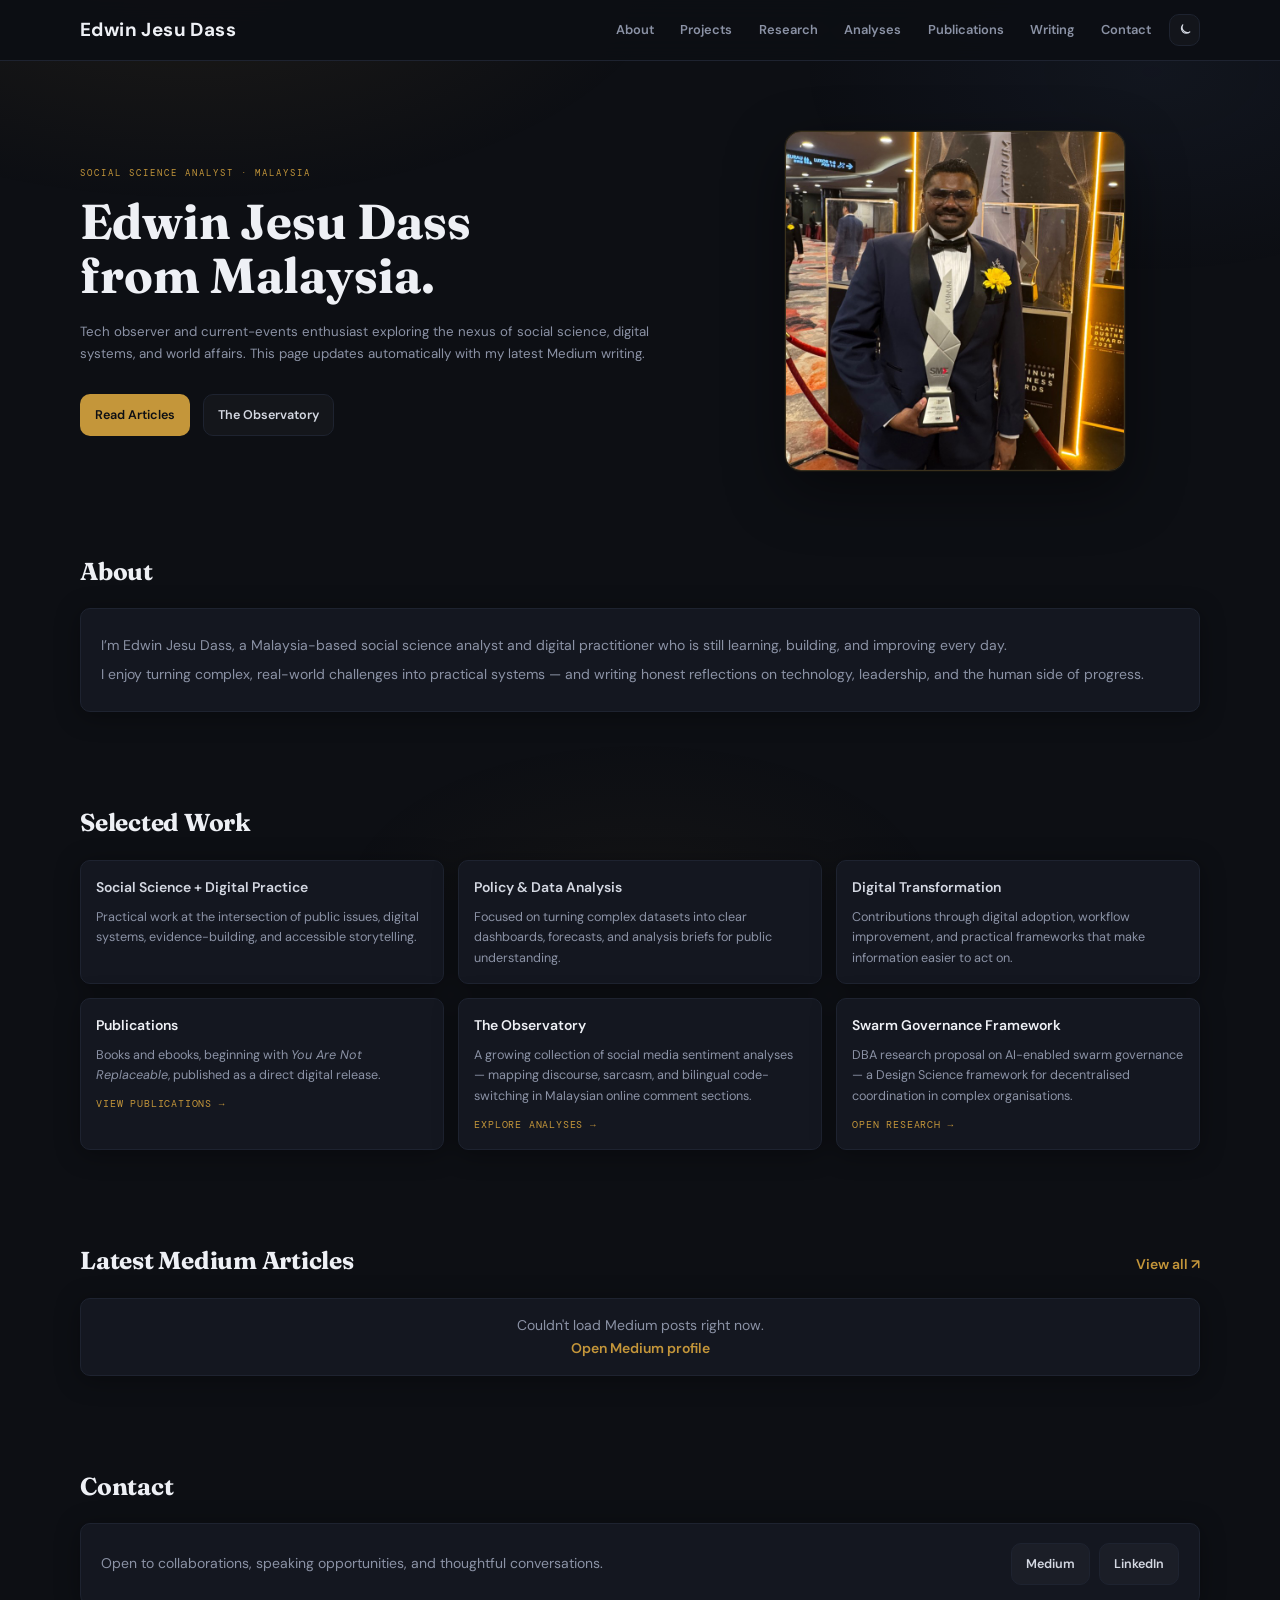
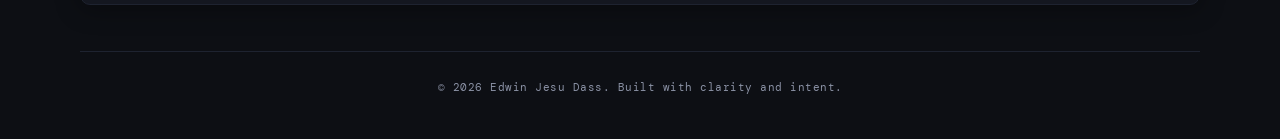
==== commit f124752d: "Add dark/light mode theme toggle Introduce a header theme switch with CSS variable light theme, loca" ====
--- a/index.html
+++ b/index.html
@@ -42,7 +42,10 @@
       href="https://fonts.googleapis.com/css2?family=DM+Mono:wght@400;500&family=Fraunces:ital,opsz,wght@0,9..144,300;0,9..144,700;1,9..144,400&family=DM+Sans:wght@300;400;500;600;700&display=swap"
       rel="stylesheet"
     />
-    <link rel="stylesheet" href="styles.css" />
+    <script>
+(()=>{try{const t=localStorage.getItem('edwinjd-theme');document.documentElement.setAttribute('data-theme',t==='light'?'light':'dark');}catch(e){document.documentElement.setAttribute('data-theme','dark');}})();
+</script>
+<link rel="stylesheet" href="styles.css" />
 
     <script type="application/ld+json">
       {
@@ -219,6 +222,7 @@
     </footer>
 
     <script src="script.js"></script>
+    <script src="theme.js"></script>
     <script>
       (function() {
         const btn = document.querySelector('.hamburger');
@@ -238,5 +242,5 @@
         });
       })();
     </script>
-  </body>
+</body>
 </html>
--- a/styles.css
+++ b/styles.css
@@ -1,19 +1,58 @@
 @import url('https://fonts.googleapis.com/css2?family=DM+Mono:wght@400;500&family=Fraunces:ital,opsz,wght@0,9..144,300;0,9..144,700;1,9..144,400&family=DM+Sans:wght@300;400;500;600;700&display=swap');
 
 :root {
+  color-scheme: dark;
   --bg: #0d0f14;
   --surface: #141720;
   --surface-strong: #1a1f2e;
   --text: #d4d8e2;
+  --heading: #eef0f5;
   --muted: #8b92a5;
   --primary: #c4963a;
   --accent: #c4963a;
   --border: #1e2330;
   --shadow: 0 4px 24px rgba(0, 0, 0, 0.35);
+  --header-bg: rgba(13, 15, 20, 0.92);
+  --nav-panel-bg: rgba(13, 15, 20, 0.98);
+  --ghost-bg: rgba(255, 255, 255, 0.03);
+  --ghost-bg-hover: rgba(255, 255, 255, 0.06);
+  --nav-hover-bg: rgba(255, 255, 255, 0.05);
+  --card-hover-shadow: 0 8px 32px rgba(0, 0, 0, 0.4);
+  --atmosphere:
+    radial-gradient(ellipse 70% 50% at 15% -5%, rgba(196, 150, 58, 0.09), transparent 55%),
+    radial-gradient(ellipse 55% 45% at 90% 8%, rgba(80, 110, 180, 0.07), transparent 50%),
+    radial-gradient(ellipse 40% 30% at 50% 100%, rgba(196, 150, 58, 0.04), transparent 60%);
   --radius: 10px;
   --radius-lg: 16px;
   --section-y: 3.25rem;
   --focus-ring: 0 0 0 2px var(--bg), 0 0 0 4px rgba(196, 150, 58, 0.65);
+  --theme-toggle-icon: #d4d8e2;
+}
+
+html[data-theme="light"] {
+  color-scheme: light;
+  --bg: #eef0f4;
+  --surface: #ffffff;
+  --surface-strong: #e4e7ee;
+  --text: #3a3f4c;
+  --heading: #151820;
+  --muted: #5f6574;
+  --primary: #a67b2a;
+  --accent: #a67b2a;
+  --border: #d5d9e2;
+  --shadow: 0 4px 20px rgba(30, 36, 52, 0.08);
+  --header-bg: rgba(238, 240, 244, 0.92);
+  --nav-panel-bg: rgba(255, 255, 255, 0.98);
+  --ghost-bg: rgba(21, 24, 32, 0.03);
+  --ghost-bg-hover: rgba(21, 24, 32, 0.06);
+  --nav-hover-bg: rgba(21, 24, 32, 0.05);
+  --card-hover-shadow: 0 8px 28px rgba(30, 36, 52, 0.12);
+  --atmosphere:
+    radial-gradient(ellipse 70% 50% at 15% -5%, rgba(166, 123, 42, 0.12), transparent 55%),
+    radial-gradient(ellipse 55% 45% at 90% 8%, rgba(90, 120, 180, 0.08), transparent 50%),
+    radial-gradient(ellipse 40% 30% at 50% 100%, rgba(166, 123, 42, 0.06), transparent 60%);
+  --focus-ring: 0 0 0 2px var(--bg), 0 0 0 4px rgba(166, 123, 42, 0.55);
+  --theme-toggle-icon: #3a3f4c;
 }
 
 * {
@@ -44,10 +83,7 @@
   inset: 0;
   z-index: 0;
   pointer-events: none;
-  background:
-    radial-gradient(ellipse 70% 50% at 15% -5%, rgba(196, 150, 58, 0.09), transparent 55%),
-    radial-gradient(ellipse 55% 45% at 90% 8%, rgba(80, 110, 180, 0.07), transparent 50%),
-    radial-gradient(ellipse 40% 30% at 50% 100%, rgba(196, 150, 58, 0.04), transparent 60%);
+  background: var(--atmosphere);
 }
 
 .container {
@@ -89,7 +125,7 @@
   top: 0;
   z-index: 30;
   backdrop-filter: blur(12px);
-  background: rgba(13, 15, 20, 0.92);
+  background: var(--header-bg);
   border-bottom: 1px solid var(--border);
 }
 
@@ -102,7 +138,7 @@
 
 .brand {
   text-decoration: none;
-  color: #eef0f5;
+  color: var(--heading);
   font-family: "DM Sans", sans-serif;
   font-weight: 700;
   font-size: clamp(1.05rem, 2.2vw, 1.35rem);
@@ -110,10 +146,58 @@
   line-height: 1;
 }
 
+.header-controls {
+  display: flex;
+  align-items: center;
+  gap: 0.35rem;
+  margin-left: 0.5rem;
+}
+
+.theme-toggle {
+  display: inline-flex;
+  align-items: center;
+  justify-content: center;
+  width: 2.25rem;
+  height: 2.25rem;
+  border-radius: var(--radius);
+  border: 1px solid var(--border);
+  background: var(--ghost-bg);
+  color: var(--theme-toggle-icon);
+  cursor: pointer;
+  transition: background 0.2s ease, border-color 0.2s ease, color 0.2s ease;
+  flex-shrink: 0;
+}
+
+.theme-toggle:hover {
+  background: var(--ghost-bg-hover);
+  border-color: rgba(196, 150, 58, 0.35);
+}
+
+.theme-toggle svg {
+  width: 1.05rem;
+  height: 1.05rem;
+  fill: none;
+  stroke: currentColor;
+  stroke-width: 1.75;
+  stroke-linecap: round;
+  stroke-linejoin: round;
+}
+
+.theme-toggle .icon-sun,
+html[data-theme="light"] .theme-toggle .icon-moon {
+  display: none;
+}
+
+html[data-theme="light"] .theme-toggle .icon-sun,
+.theme-toggle .icon-moon {
+  display: block;
+}
+
 nav {
   display: flex;
   gap: 0.45rem;
   align-items: center;
+  margin-left: auto;
 }
 
 nav a {
@@ -128,7 +212,7 @@
 
 nav a:hover {
   color: var(--text);
-  background: rgba(255, 255, 255, 0.05);
+  background: var(--nav-hover-bg);
 }
 
 nav a[aria-current="page"] {
@@ -228,7 +312,7 @@
   font-size: clamp(2rem, 5vw, 3.5rem);
   font-weight: 700;
   line-height: 1.1;
-  color: #eef0f5;
+  color: var(--heading);
 }
 
 .hero-copy {
@@ -272,12 +356,12 @@
 .btn.ghost {
   border-color: var(--border);
   color: var(--text);
-  background: rgba(255, 255, 255, 0.03);
+  background: var(--ghost-bg);
 }
 
 .btn.ghost:hover {
   border-color: rgba(196, 150, 58, 0.35);
-  background: rgba(255, 255, 255, 0.06);
+  background: var(--ghost-bg-hover);
 }
 
 .section {
@@ -300,7 +384,7 @@
   font-size: clamp(1.35rem, 2.5vw, 1.75rem);
   font-family: "Fraunces", serif;
   font-weight: 700;
-  color: #eef0f5;
+  color: var(--heading);
   letter-spacing: -0.01em;
 }
 
@@ -337,7 +421,7 @@
 .card:hover {
   transform: translateY(-3px);
   border-color: rgba(196, 150, 58, 0.3);
-  box-shadow: 0 8px 32px rgba(0, 0, 0, 0.4);
+  box-shadow: var(--card-hover-shadow);
 }
 
 .card h3 {
@@ -362,7 +446,7 @@
 }
 
 a.card-link h3 {
-  color: #eef0f5;
+  color: var(--heading);
 }
 
 a.card-link:hover {
@@ -581,7 +665,7 @@
     top: 100%;
     left: 0;
     right: 0;
-    background: rgba(13, 15, 20, 0.98);
+    background: var(--nav-panel-bg);
     border-bottom: 1px solid var(--border);
     flex-direction: column;
     align-items: stretch;
@@ -637,3 +721,33 @@
     padding: 2.5rem 0;
   }
 }
+
+/* Light-mode overrides for page-local analysis chrome */
+html[data-theme="light"] .header h1,
+html[data-theme="light"] .analysis-header h1,
+html[data-theme="light"] .tab-btn.active,
+html[data-theme="light"] .ig-headline,
+html[data-theme="light"] .brief-title,
+html[data-theme="light"] .parl-name,
+html[data-theme="light"] .winner-name,
+html[data-theme="light"] .flow-box-title,
+html[data-theme="light"] .ind-name,
+html[data-theme="light"] .reco-head,
+html[data-theme="light"] .kpi-sub strong,
+html[data-theme="light"] .analysis-body h3,
+html[data-theme="light"] .insight-body strong {
+  color: var(--heading);
+}
+
+html[data-theme="light"] .flow-box,
+html[data-theme="light"] .exec-box,
+html[data-theme="light"] .cmp-table th,
+html[data-theme="light"] .gap-table th,
+html[data-theme="light"] .reco-num,
+html[data-theme="light"] .parl-header {
+  background: var(--surface-strong);
+}
+
+html[data-theme="light"] .dun-row:hover {
+  background: var(--surface-strong);
+}
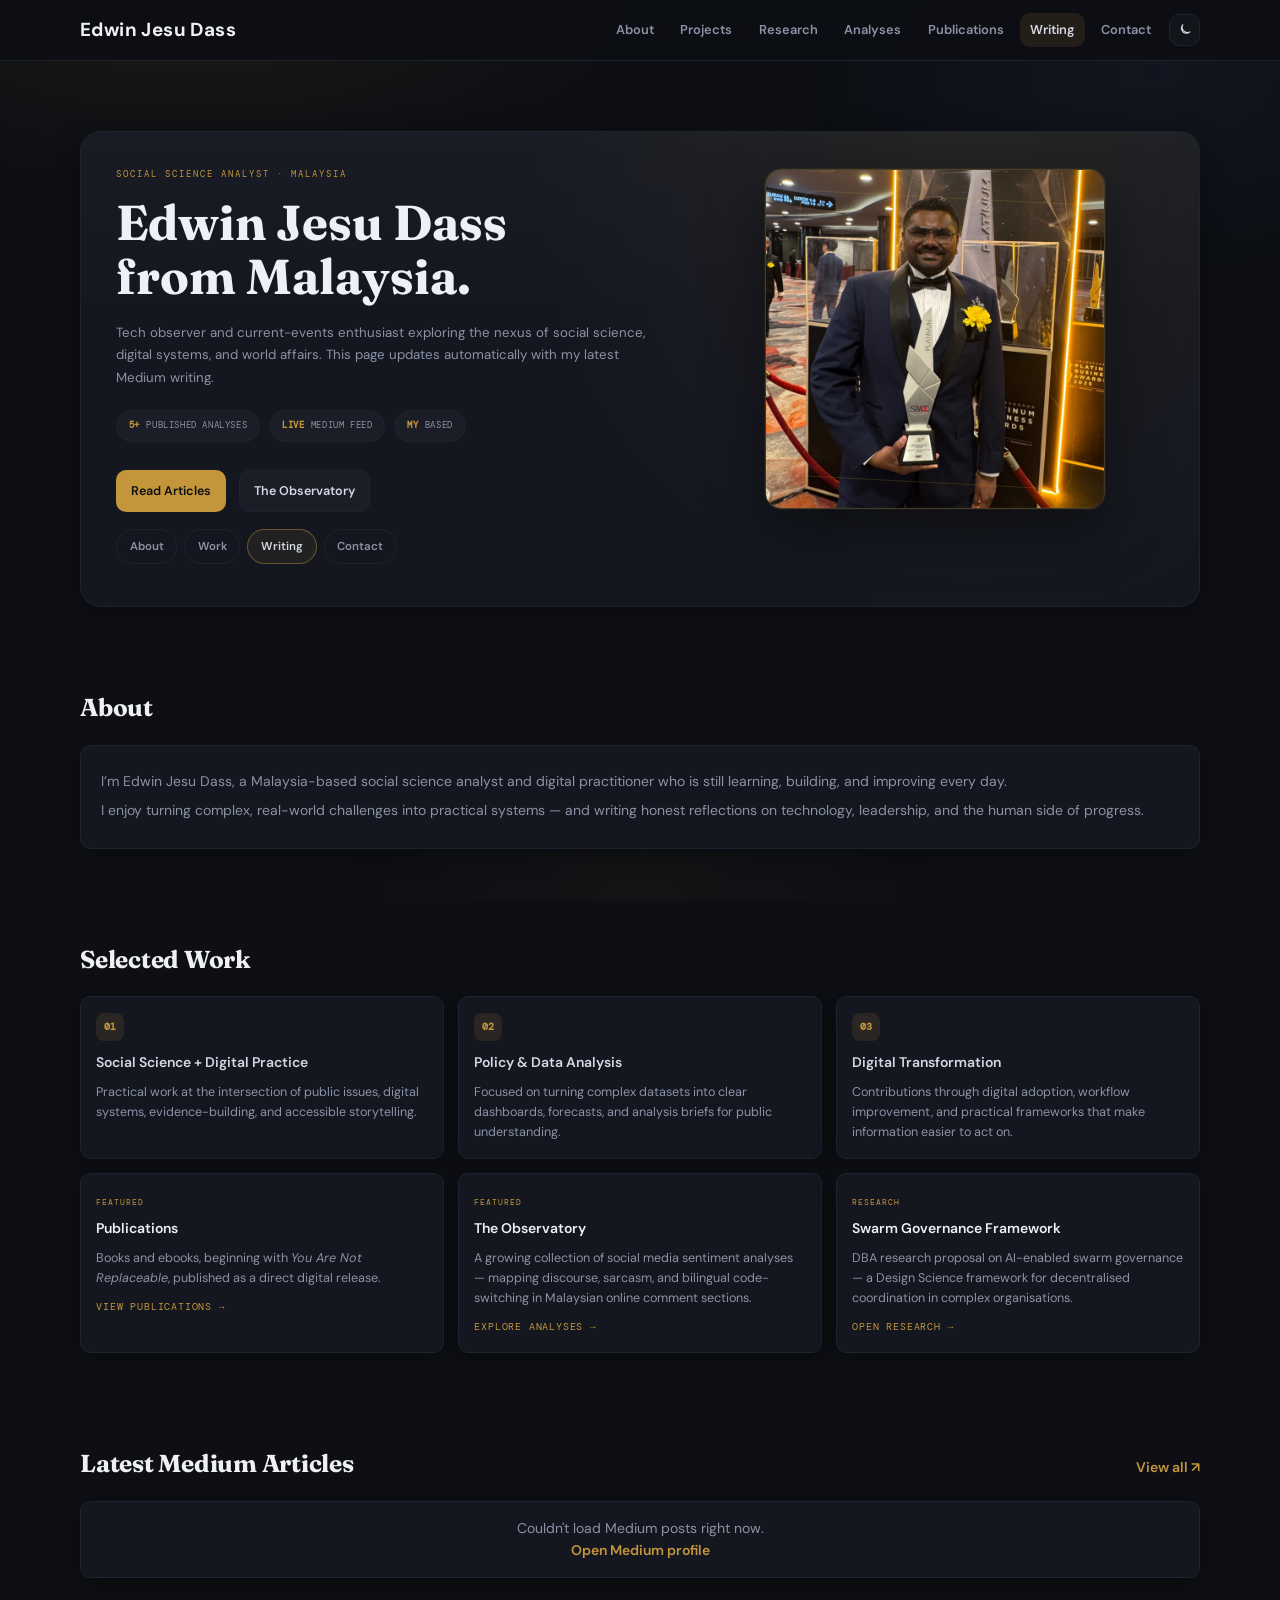
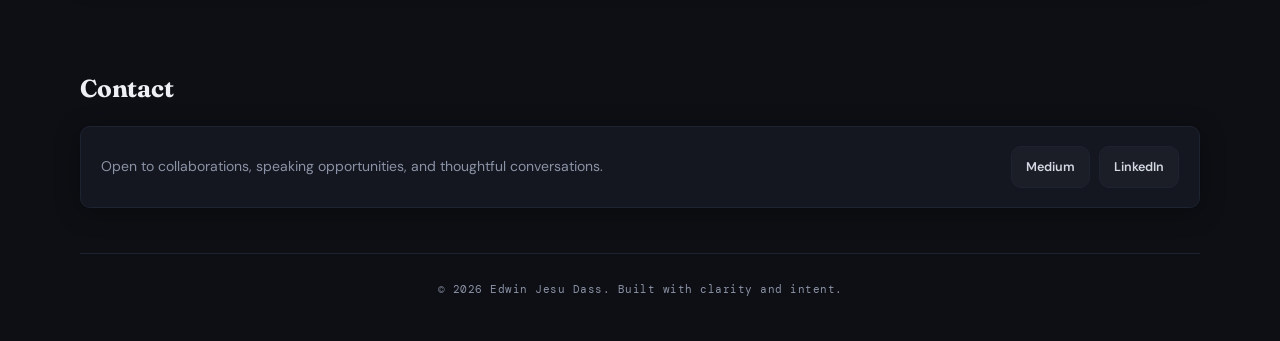
==== commit bac7265d: "Overhaul UI for interactivity and mobile-first navigation Add slide-out drawer nav, bottom quick doc" ====
--- a/index.html
+++ b/index.html
@@ -45,7 +45,7 @@
     <script>
 (()=>{try{const t=localStorage.getItem('edwinjd-theme');document.documentElement.setAttribute('data-theme',t==='light'?'light':'dark');}catch(e){document.documentElement.setAttribute('data-theme','dark');}})();
 </script>
-<link rel="stylesheet" href="styles.css" />
+    <link rel="stylesheet" href="styles.css" />
 
     <script type="application/ld+json">
       {
@@ -77,7 +77,7 @@
       }
     </script>
   </head>
-  <body>
+  <body class="page-home">
     <a class="skip-link" href="#main">Skip to content</a>
     <header class="site-header">
       <div class="container header-inner">
@@ -101,26 +101,41 @@
 
     <main id="main">
       <section id="top" class="hero container">
-        <div class="hero-layout">
-          <div class="hero-text reveal">
-            <p class="eyebrow">Social Science Analyst · Malaysia</p>
-            <h1>
-              Edwin Jesu Dass <br />
-              from Malaysia.
-            </h1>
-            <p class="hero-copy">
-              Tech observer and current-events enthusiast exploring the nexus of social science,
-              digital systems, and world affairs. This page updates automatically with my latest
-              Medium writing.
-            </p>
-            <div class="hero-cta">
-              <a class="btn primary" href="#writing">Read Articles</a>
-              <a class="btn ghost" href="analyses.html">The Observatory</a>
+        <div class="hero-shell reveal">
+          <div class="hero-layout">
+            <div class="hero-text">
+              <p class="eyebrow">Social Science Analyst · Malaysia</p>
+              <h1>
+                Edwin Jesu Dass <br />
+                from Malaysia.
+              </h1>
+              <p class="hero-copy">
+                Tech observer and current-events enthusiast exploring the nexus of social science,
+                digital systems, and world affairs. This page updates automatically with my latest
+                Medium writing.
+              </p>
+              <div class="hero-stats">
+                <span class="stat-chip"><strong>5+</strong> published analyses</span>
+                <span class="stat-chip"><strong>Live</strong> Medium feed</span>
+                <span class="stat-chip"><strong>MY</strong> based</span>
+              </div>
+              <div class="hero-cta">
+                <a class="btn primary" href="#writing">Read Articles</a>
+                <a class="btn ghost" href="analyses.html">The Observatory</a>
+              </div>
             </div>
-          </div>
-          <div class="hero-photo reveal">
-            <img src="profile.jpeg" alt="Edwin Jesu Dass" />
-          </div>
+            <div class="hero-photo">
+              <div class="hero-photo-frame">
+                <img src="profile.jpeg" alt="Edwin Jesu Dass" />
+              </div>
+            </div>
+          </div>
+          <nav class="jump-nav" aria-label="Jump to section">
+            <a class="jump-pill" href="#about">About</a>
+            <a class="jump-pill" href="#projects">Work</a>
+            <a class="jump-pill" href="#writing">Writing</a>
+            <a class="jump-pill" href="#contact">Contact</a>
+          </nav>
         </div>
       </section>
 
@@ -128,7 +143,7 @@
         <div class="section-head reveal">
           <h2>About</h2>
         </div>
-        <div class="glass reveal">
+        <div class="glass reveal interactive-card">
           <p>
             I’m Edwin Jesu Dass, a Malaysia-based social science analyst and digital
             practitioner who is still learning, building, and improving every day.
@@ -144,52 +159,60 @@
         <div class="section-head reveal">
           <h2>Selected Work</h2>
         </div>
-        <div class="project-grid">
-          <article class="card card-static reveal reveal-delay-1">
-            <h3>Social Science + Digital Practice</h3>
-            <p>
-              Practical work at the intersection of public issues, digital systems,
-              evidence-building, and accessible storytelling.
-            </p>
-          </article>
-          <article class="card card-static reveal reveal-delay-2">
-            <h3>Policy & Data Analysis</h3>
-            <p>
-              Focused on turning complex datasets into clear dashboards, forecasts,
-              and analysis briefs for public understanding.
-            </p>
-          </article>
-          <article class="card card-static reveal reveal-delay-3">
-            <h3>Digital Transformation</h3>
-            <p>
-              Contributions through digital adoption, workflow improvement, and practical
-              frameworks that make information easier to act on.
-            </p>
-          </article>
-          <a class="card card-link reveal reveal-delay-4" href="publications.html">
-            <h3>Publications</h3>
-            <p>
-              Books and ebooks, beginning with <em>You Are Not Replaceable</em>,
-              published as a direct digital release.
-            </p>
-            <span class="card-cta">View publications →</span>
-          </a>
-          <a class="card card-link reveal reveal-delay-5" href="analyses.html">
-            <h3>The Observatory</h3>
-            <p>
-              A growing collection of social media sentiment analyses — mapping discourse,
-              sarcasm, and bilingual code-switching in Malaysian online comment sections.
-            </p>
-            <span class="card-cta">Explore analyses →</span>
-          </a>
-          <a class="card card-link reveal reveal-delay-6" href="swarm-governance.html">
-            <h3>Swarm Governance Framework</h3>
-            <p>
-              DBA research proposal on AI-enabled swarm governance — a Design Science
-              framework for decentralised coordination in complex organisations.
-            </p>
-            <span class="card-cta">Open research →</span>
-          </a>
+        <div class="scroll-track" data-scroll-track>
+          <div class="scroll-track-inner project-grid">
+            <article class="card card-static interactive-card reveal reveal-delay-1">
+              <span class="card-icon">01</span>
+              <h3>Social Science + Digital Practice</h3>
+              <p>
+                Practical work at the intersection of public issues, digital systems,
+                evidence-building, and accessible storytelling.
+              </p>
+            </article>
+            <article class="card card-static interactive-card reveal reveal-delay-2">
+              <span class="card-icon">02</span>
+              <h3>Policy & Data Analysis</h3>
+              <p>
+                Focused on turning complex datasets into clear dashboards, forecasts,
+                and analysis briefs for public understanding.
+              </p>
+            </article>
+            <article class="card card-static interactive-card reveal reveal-delay-3">
+              <span class="card-icon">03</span>
+              <h3>Digital Transformation</h3>
+              <p>
+                Contributions through digital adoption, workflow improvement, and practical
+                frameworks that make information easier to act on.
+              </p>
+            </article>
+            <a class="card card-link interactive-card reveal reveal-delay-4" href="publications.html">
+              <span class="card-tag">Featured</span>
+              <h3>Publications</h3>
+              <p>
+                Books and ebooks, beginning with <em>You Are Not Replaceable</em>,
+                published as a direct digital release.
+              </p>
+              <span class="card-cta">View publications →</span>
+            </a>
+            <a class="card card-link interactive-card reveal reveal-delay-5" href="analyses.html">
+              <span class="card-tag">Featured</span>
+              <h3>The Observatory</h3>
+              <p>
+                A growing collection of social media sentiment analyses — mapping discourse,
+                sarcasm, and bilingual code-switching in Malaysian online comment sections.
+              </p>
+              <span class="card-cta">Explore analyses →</span>
+            </a>
+            <a class="card card-link interactive-card reveal reveal-delay-6" href="swarm-governance.html">
+              <span class="card-tag">Research</span>
+              <h3>Swarm Governance Framework</h3>
+              <p>
+                DBA research proposal on AI-enabled swarm governance — a Design Science
+                framework for decentralised coordination in complex organisations.
+              </p>
+              <span class="card-cta">Open research →</span>
+            </a>
+          </div>
         </div>
       </section>
 
@@ -198,8 +221,10 @@
           <h2>Latest Medium Articles</h2>
           <a class="sub-link" href="https://medium.com/@im_50316" target="_blank" rel="noopener noreferrer">View all ↗</a>
         </div>
-        <div id="posts" class="post-grid" aria-live="polite">
-          <div class="card loading">Loading latest posts…</div>
+        <div class="scroll-track" data-scroll-track>
+          <div id="posts" class="scroll-track-inner post-grid" aria-live="polite">
+            <div class="card loading">Loading latest posts…</div>
+          </div>
         </div>
       </section>
 
@@ -207,7 +232,7 @@
         <div class="section-head reveal">
           <h2>Contact</h2>
         </div>
-        <div class="glass contact-row reveal">
+        <div class="glass contact-row reveal interactive-card">
           <p>Open to collaborations, speaking opportunities, and thoughtful conversations.</p>
           <div class="contact-links">
             <a class="btn ghost" href="https://medium.com/@im_50316" target="_blank" rel="noopener noreferrer">Medium</a>
@@ -223,24 +248,6 @@
 
     <script src="script.js"></script>
     <script src="theme.js"></script>
-    <script>
-      (function() {
-        const btn = document.querySelector('.hamburger');
-        const nav = document.getElementById('site-nav') || document.querySelector('nav');
-        if (!btn || !nav) return;
-        btn.addEventListener('click', function() {
-          const open = nav.classList.toggle('open');
-          btn.classList.toggle('active', open);
-          btn.setAttribute('aria-expanded', open);
-        });
-        nav.querySelectorAll('a').forEach(function(link) {
-          link.addEventListener('click', function() {
-            nav.classList.remove('open');
-            btn.classList.remove('active');
-            btn.setAttribute('aria-expanded', 'false');
-          });
-        });
-      })();
-    </script>
-</body>
+    <script src="site.js"></script>
+  </body>
 </html>
--- a/styles.css
+++ b/styles.css
@@ -75,6 +75,15 @@
   position: relative;
   min-height: 100vh;
   overflow-x: hidden;
+  padding-bottom: env(safe-area-inset-bottom, 0);
+}
+
+body.has-mobile-dock {
+  padding-bottom: calc(4.75rem + env(safe-area-inset-bottom, 0));
+}
+
+body.nav-open {
+  overflow: hidden;
 }
 
 body::before {
@@ -127,6 +136,11 @@
   backdrop-filter: blur(12px);
   background: var(--header-bg);
   border-bottom: 1px solid var(--border);
+  transition: box-shadow 0.25s ease, border-color 0.25s ease;
+}
+
+.site-header.is-scrolled {
+  box-shadow: 0 8px 32px rgba(0, 0, 0, 0.18);
 }
 
 .header-inner {
@@ -215,7 +229,8 @@
   background: var(--nav-hover-bg);
 }
 
-nav a[aria-current="page"] {
+nav a[aria-current="page"],
+nav a.is-active {
   color: var(--text);
   background: rgba(196, 150, 58, 0.12);
 }
@@ -264,7 +279,82 @@
 }
 
 .hero {
-  padding: 5rem 0 2.5rem;
+  padding: clamp(3rem, 8vw, 5rem) 0 2.5rem;
+  position: relative;
+}
+
+.hero-shell {
+  position: relative;
+  border: 1px solid var(--border);
+  border-radius: calc(var(--radius-lg) + 4px);
+  background: linear-gradient(180deg, rgba(255, 255, 255, 0.02), transparent 40%), var(--surface);
+  box-shadow: var(--shadow);
+  padding: clamp(1.5rem, 4vw, 2.5rem);
+  overflow: hidden;
+}
+
+.hero-shell::before {
+  content: "";
+  position: absolute;
+  inset: 0;
+  background: radial-gradient(circle at 80% 10%, rgba(196, 150, 58, 0.08), transparent 45%);
+  pointer-events: none;
+}
+
+.hero-stats {
+  display: flex;
+  flex-wrap: wrap;
+  gap: 0.65rem;
+  margin-top: 1.5rem;
+}
+
+.stat-chip {
+  display: inline-flex;
+  align-items: center;
+  gap: 0.45rem;
+  padding: 0.55rem 0.85rem;
+  border-radius: 999px;
+  border: 1px solid var(--border);
+  background: var(--ghost-bg);
+  font-family: "DM Mono", monospace;
+  font-size: 0.62rem;
+  letter-spacing: 0.6px;
+  text-transform: uppercase;
+  color: var(--muted);
+}
+
+.stat-chip strong {
+  color: var(--accent);
+  font-weight: 600;
+}
+
+.jump-nav {
+  display: flex;
+  flex-wrap: wrap;
+  gap: 0.5rem;
+  margin: 1.25rem 0 0.5rem;
+}
+
+.jump-pill {
+  display: inline-flex;
+  align-items: center;
+  min-height: 2.5rem;
+  padding: 0.45rem 0.9rem;
+  border-radius: 999px;
+  border: 1px solid var(--border);
+  background: var(--surface);
+  color: var(--muted);
+  text-decoration: none;
+  font-size: 0.82rem;
+  font-weight: 600;
+  transition: 0.2s ease;
+}
+
+.jump-pill:hover,
+.jump-pill.is-active {
+  color: var(--text);
+  border-color: rgba(196, 150, 58, 0.45);
+  background: rgba(196, 150, 58, 0.08);
 }
 
 .hero-layout {
@@ -292,6 +382,23 @@
   transition: transform 0.3s ease, box-shadow 0.3s ease;
 }
 
+.hero-photo-frame {
+  position: relative;
+  display: flex;
+  justify-content: center;
+  align-items: center;
+}
+
+.hero-photo-frame::after {
+  content: "";
+  position: absolute;
+  inset: 8%;
+  border-radius: var(--radius-lg);
+  border: 1px solid rgba(196, 150, 58, 0.2);
+  transform: rotate(3deg);
+  pointer-events: none;
+}
+
 .hero-photo img:hover {
   transform: translateY(-3px);
   box-shadow: 0 28px 72px rgba(0, 0, 0, 0.5), 0 0 0 1px rgba(196, 150, 58, 0.15);
@@ -336,11 +443,13 @@
   justify-content: center;
   border-radius: var(--radius);
   padding: 0.72rem 1rem;
+  min-height: 2.75rem;
   font-weight: 600;
   text-decoration: none;
   border: 1px solid transparent;
   transition: 0.2s ease;
   font-size: 0.9rem;
+  cursor: pointer;
 }
 
 .btn.primary {
@@ -416,6 +525,51 @@
 .card {
   padding: 1.1rem;
   transition: transform 0.25s ease, border-color 0.25s ease, box-shadow 0.25s ease;
+  position: relative;
+  overflow: hidden;
+}
+
+.interactive-card::before {
+  content: "";
+  position: absolute;
+  inset: 0;
+  background: radial-gradient(
+    220px circle at var(--glow-x, 50%) var(--glow-y, 0%),
+    rgba(196, 150, 58, 0.12),
+    transparent 55%
+  );
+  opacity: 0;
+  transition: opacity 0.25s ease;
+  pointer-events: none;
+}
+
+.interactive-card:hover::before {
+  opacity: 1;
+}
+
+.card-icon {
+  display: inline-flex;
+  align-items: center;
+  justify-content: center;
+  width: 2rem;
+  height: 2rem;
+  border-radius: 8px;
+  background: rgba(196, 150, 58, 0.12);
+  color: var(--accent);
+  font-family: "DM Mono", monospace;
+  font-size: 0.72rem;
+  font-weight: 600;
+  margin-bottom: 0.75rem;
+}
+
+.card-tag {
+  display: inline-block;
+  margin-bottom: 0.55rem;
+  font-family: "DM Mono", monospace;
+  font-size: 0.58rem;
+  letter-spacing: 1px;
+  text-transform: uppercase;
+  color: var(--accent);
 }
 
 .card:hover {
@@ -482,6 +636,14 @@
   border-color: rgba(196, 150, 58, 0.35);
 }
 
+.post-thumb {
+  width: 100%;
+  height: 170px;
+  object-fit: cover;
+  border-radius: 12px;
+  margin-bottom: 0.9rem;
+}
+
 .post-meta {
   margin-top: 0.7rem;
   font-size: 0.78rem;
@@ -526,6 +688,259 @@
   font-family: "DM Mono", monospace;
   letter-spacing: 0.5px;
   border-top: 1px solid var(--border);
+}
+
+/* Scroll progress */
+.scroll-progress {
+  position: fixed;
+  top: 0;
+  left: 0;
+  right: 0;
+  height: 3px;
+  z-index: 40;
+  pointer-events: none;
+}
+
+.scroll-progress-bar {
+  height: 100%;
+  width: 0;
+  background: linear-gradient(90deg, var(--accent), #d4a94a);
+  transition: width 0.08s linear;
+}
+
+/* Nav overlay + drawer */
+.nav-overlay {
+  position: fixed;
+  inset: 0;
+  z-index: 28;
+  border: 0;
+  background: rgba(0, 0, 0, 0.55);
+  opacity: 0;
+  pointer-events: none;
+  transition: opacity 0.25s ease;
+  cursor: pointer;
+}
+
+.nav-overlay.visible {
+  opacity: 1;
+  pointer-events: auto;
+}
+
+/* Horizontal scroll tracks */
+.scroll-track {
+  position: relative;
+}
+
+.scroll-track-inner {
+  display: grid;
+  gap: 1rem;
+}
+
+.scroll-btn {
+  display: none;
+}
+
+.scroll-track.can-scroll .scroll-btn {
+  display: inline-flex;
+  align-items: center;
+  justify-content: center;
+  position: absolute;
+  top: 50%;
+  transform: translateY(-50%);
+  z-index: 3;
+  width: 2.25rem;
+  height: 2.25rem;
+  border-radius: 999px;
+  border: 1px solid var(--border);
+  background: var(--surface);
+  color: var(--text);
+  box-shadow: var(--shadow);
+  cursor: pointer;
+  transition: 0.2s ease;
+}
+
+.scroll-btn:hover:not(:disabled) {
+  border-color: rgba(196, 150, 58, 0.45);
+}
+
+.scroll-btn:disabled {
+  opacity: 0.35;
+  cursor: default;
+}
+
+.scroll-btn-prev { left: -0.35rem; }
+.scroll-btn-next { right: -0.35rem; }
+
+/* Mobile bottom dock */
+.mobile-dock {
+  display: none;
+}
+
+@media (max-width: 900px) {
+  body:not(.page-deck) {
+    padding-bottom: calc(4.75rem + env(safe-area-inset-bottom, 0));
+  }
+
+  .mobile-dock {
+    display: grid;
+    grid-template-columns: repeat(5, 1fr);
+    position: fixed;
+    left: 0;
+    right: 0;
+    bottom: 0;
+    z-index: 35;
+    padding: 0.35rem 0.4rem calc(0.45rem + env(safe-area-inset-bottom, 0));
+    background: var(--nav-panel-bg);
+    border-top: 1px solid var(--border);
+    backdrop-filter: blur(14px);
+  }
+
+  .dock-link {
+    display: flex;
+    flex-direction: column;
+    align-items: center;
+    justify-content: center;
+    gap: 0.2rem;
+    min-height: 3rem;
+    padding: 0.25rem 0.15rem;
+    border: 0;
+    background: none;
+    color: var(--muted);
+    text-decoration: none;
+    font-size: 0.62rem;
+    font-weight: 600;
+    border-radius: 10px;
+    cursor: pointer;
+    transition: 0.2s ease;
+  }
+
+  .dock-link svg {
+    width: 1.15rem;
+    height: 1.15rem;
+    fill: none;
+    stroke: currentColor;
+    stroke-width: 1.75;
+    stroke-linecap: round;
+    stroke-linejoin: round;
+  }
+
+  .dock-link.active,
+  .dock-link:hover {
+    color: var(--accent);
+    background: rgba(196, 150, 58, 0.08);
+  }
+
+  .scroll-track-inner {
+    display: flex;
+    gap: 0.85rem;
+    overflow-x: auto;
+    scroll-snap-type: x mandatory;
+    scroll-padding-inline: 0.25rem;
+    padding-bottom: 0.35rem;
+    -webkit-overflow-scrolling: touch;
+    scrollbar-width: none;
+  }
+
+  .scroll-track-inner.project-grid,
+  .scroll-track-inner.post-grid,
+  .scroll-track-inner.analysis-grid {
+    display: flex;
+    grid-template-columns: none;
+  }
+
+  .scroll-track-inner::-webkit-scrollbar {
+    display: none;
+  }
+
+  .scroll-track-inner > .card,
+  .scroll-track-inner > .analysis-card,
+  .scroll-track-inner > .post-card,
+  .scroll-track-inner > a.card-link {
+    flex: 0 0 min(82vw, 320px);
+    scroll-snap-align: start;
+  }
+
+  .scroll-track-inner .loading {
+    grid-column: auto;
+    flex: 0 0 100%;
+    text-align: center;
+  }
+
+  .scroll-track.can-scroll .scroll-btn {
+    display: inline-flex;
+  }
+
+  nav {
+    position: fixed;
+    top: 0;
+    right: 0;
+    bottom: 0;
+    left: auto;
+    width: min(320px, 88vw);
+    margin-left: 0;
+    background: var(--nav-panel-bg);
+    border-bottom: none;
+    border-left: 1px solid var(--border);
+    flex-direction: column;
+    align-items: stretch;
+    padding: 5rem 1rem 1.25rem;
+    gap: 0.25rem;
+    opacity: 1;
+    transform: translateX(100%);
+    pointer-events: none;
+    transition: transform 0.28s ease;
+    z-index: 29;
+    overflow-y: auto;
+  }
+
+  nav.open {
+    transform: translateX(0);
+    pointer-events: all;
+  }
+
+  nav a {
+    padding: 0.85rem 0.75rem;
+    border-radius: 10px;
+    font-size: 1rem;
+    min-height: 2.75rem;
+  }
+
+  .jump-nav {
+    overflow-x: auto;
+    flex-wrap: nowrap;
+    scrollbar-width: none;
+    padding-bottom: 0.25rem;
+  }
+
+  .jump-nav::-webkit-scrollbar {
+    display: none;
+  }
+
+  .jump-pill {
+    flex: 0 0 auto;
+  }
+
+  .hero-shell {
+    padding: 1.25rem;
+  }
+
+  .section-head.row {
+    flex-direction: column;
+    align-items: flex-start;
+  }
+
+  .contact-row {
+    flex-direction: column;
+    align-items: flex-start;
+  }
+
+  .contact-links {
+    width: 100%;
+  }
+
+  .contact-links .btn {
+    flex: 1;
+  }
 }
 
 /* Shared analysis chrome */
@@ -622,6 +1037,15 @@
   .btn.primary:hover {
     transform: none;
   }
+
+  .scroll-progress,
+  .interactive-card::before {
+    display: none;
+  }
+
+  nav {
+    transition: none;
+  }
 }
 
 @media (max-width: 900px) {
@@ -652,41 +1076,17 @@
     order: 1;
   }
 
-  .hero-cta {
+  .hero-cta,
+  .hero-stats {
     justify-content: center;
   }
 
   .hamburger {
     display: flex;
-  }
-
-  nav {
-    position: absolute;
-    top: 100%;
-    left: 0;
-    right: 0;
-    background: var(--nav-panel-bg);
-    border-bottom: 1px solid var(--border);
-    flex-direction: column;
-    align-items: stretch;
-    padding: 0.6rem 1rem 1rem;
-    gap: 0.15rem;
-    opacity: 0;
-    transform: translateY(-8px);
-    pointer-events: none;
-    transition: opacity 0.25s ease, transform 0.25s ease;
-  }
-
-  nav.open {
-    opacity: 1;
-    transform: translateY(0);
-    pointer-events: all;
-  }
-
-  nav a {
-    padding: 0.7rem 0.5rem;
-    border-radius: 8px;
-    font-size: 1rem;
+    min-width: 2.75rem;
+    min-height: 2.75rem;
+    align-items: center;
+    justify-content: center;
   }
 
   .backbar {
